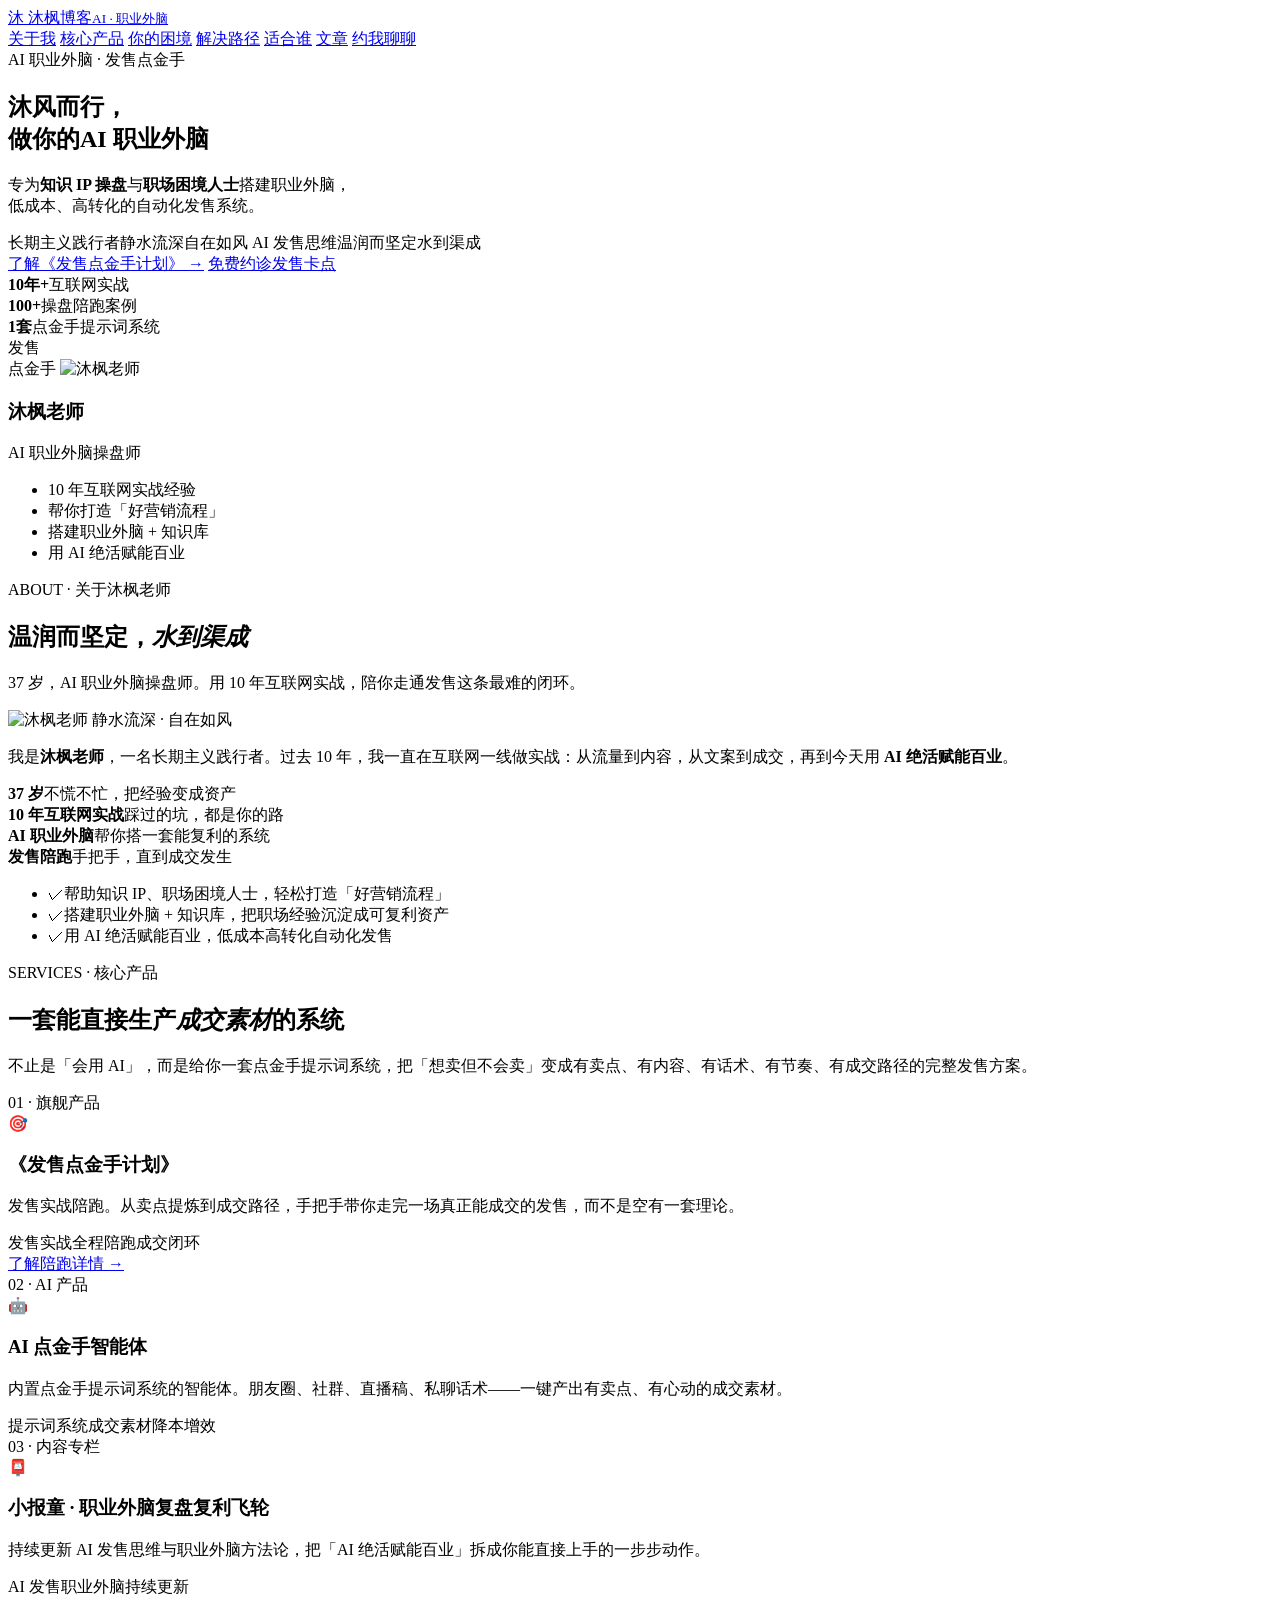
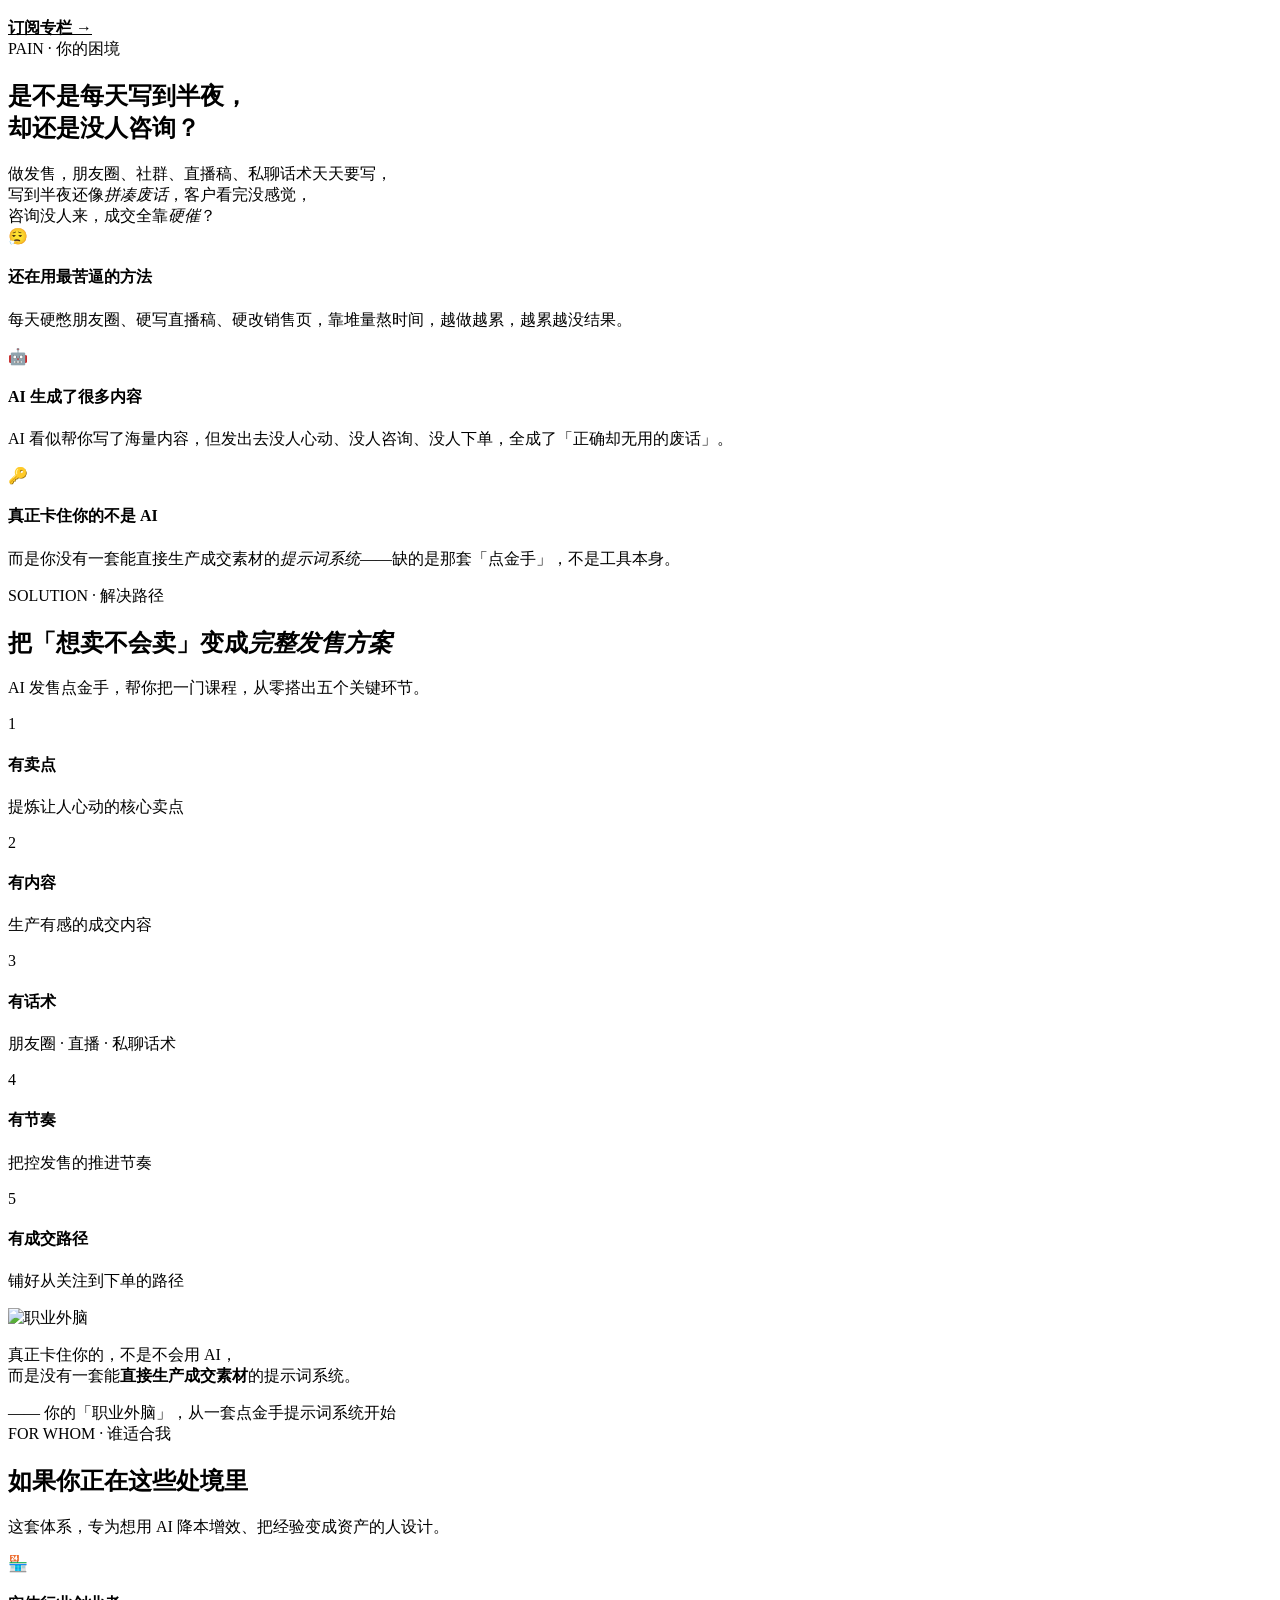
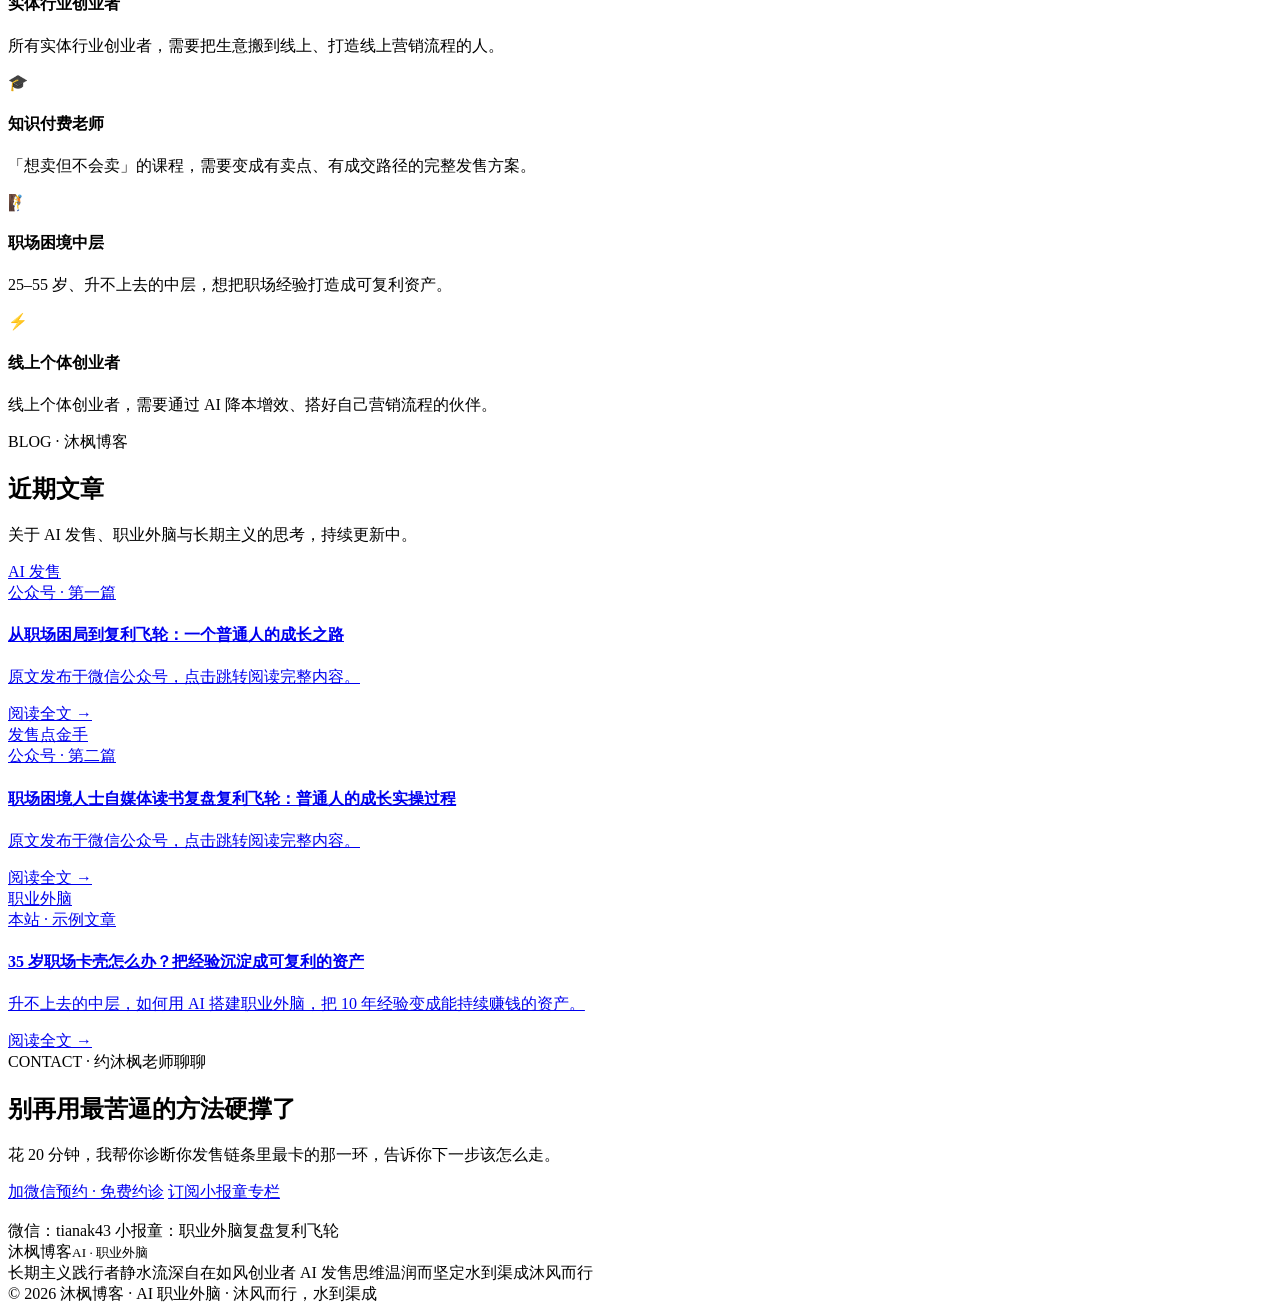
==== index.html @ 56f9bb20 "deploy mufeng-blog site" ====
<!DOCTYPE html>
<html lang="zh-CN">
<head>
<meta charset="UTF-8">
<meta name="viewport" content="width=device-width, initial-scale=1.0">
<title>沐枫博客 · AI职业外脑</title>
<meta name="description" content="沐枫老师 — AI职业外脑操盘师。专为知识IP操盘、职场困境人士搭建职业外脑，低成本高转化自动化发售系统。《发售点金手计划》发售实战陪跑。">
<meta name="keywords" content="沐枫博客,沐枫老师,AI职业外脑,AI发售,发售点金手,知识IP,AI智能体,发售陪跑,知识付费,小报童">
<meta property="og:title" content="沐枫博客 · AI职业外脑">
<meta property="og:description" content="AI职业外脑操盘师 · 专为知识IP与职场困境人士搭建低成本高转化的自动化发售系统">
<meta property="og:type" content="website">
<meta property="og:locale" content="zh_CN">
<!-- 百度站长验证码：备案上线后，把 content 换成百度站长平台给你的值 -->
<meta name="baidu-site-verification" content="codeva-替换为你的验证码">
<link rel="canonical" href="https://你的域名/">
<link rel="preconnect" href="https://fonts.googleapis.com">
<link rel="preconnect" href="https://fonts.gstatic.com" crossorigin>
<link href="https://fonts.googleapis.com/css2?family=Noto+Serif+SC:wght@500;600;700;900&family=Noto+Sans+SC:wght@300;400;500;700&display=swap" rel="stylesheet">
<link rel="stylesheet" href="style.css">
<script type="application/ld+json">
{
  "@context": "https://schema.org",
  "@type": "Person",
  "name": "沐枫老师",
  "alternateName": "沐枫 · AI职业外脑",
  "jobTitle": "AI职业外脑操盘师",
  "description": "专为知识IP操盘、职场困境人士搭建职业外脑，低成本高转化自动化发售系统。",
  "url": "https://你的域名/",
  "knowsAbout": ["AI发售", "发售点金手", "知识付费", "职业外脑", "AI智能体", "小报童"]
}
</script>
</head>
<body>

<!-- 导航 -->
<header id="header">
  <div class="wrap nav">
    <a class="brand" href="index.html">
      <span class="brand-mark">沐</span>
      <span class="brand-name">沐枫博客<small>AI · 职业外脑</small></span>
    </a>
    <nav class="nav-links" id="navLinks">
      <a href="#about">关于我</a>
      <a href="#products">核心产品</a>
      <a href="#pain">你的困境</a>
      <a href="#solution">解决路径</a>
      <a href="#audience">适合谁</a>
      <a href="#posts">文章</a>
      <a href="#contact" class="nav-cta">约我聊聊</a>
    </nav>
    <div class="nav-burger" id="burger" onclick="document.getElementById('navLinks').classList.toggle('open')">
      <span></span><span></span><span></span>
    </div>
  </div>
</header>

<!-- Hero -->
<section class="hero" id="top">
  <div class="wrap hero-grid">
    <div class="hero-text">
      <span class="hero-eyebrow">AI 职业外脑 · 发售点金手</span>
      <h1>沐风而行，<br>做你的<span class="name">AI 职业外脑</span></h1>
      <p class="sub">专为<b>知识 IP 操盘</b>与<b>职场困境人士</b>搭建职业外脑，<br>低成本、高转化的自动化发售系统。</p>
      <div class="hero-tags">
        <span>长期主义践行者</span><span>静水流深</span><span>自在如风</span>
        <span>AI 发售思维</span><span>温润而坚定</span><span>水到渠成</span>
      </div>
      <div class="hero-actions">
        <a href="#products" class="btn btn-primary">了解《发售点金手计划》 →</a>
        <a href="#contact" class="btn btn-ghost">免费约诊发售卡点</a>
      </div>
      <div class="hero-meta">
        <div class="m"><b>10年+</b><span>互联网实战</span></div>
        <div class="m"><b>100+</b><span>操盘陪跑案例</span></div>
        <div class="m"><b>1套</b><span>点金手提示词系统</span></div>
      </div>
    </div>
    <div class="hero-visual">
      <div class="hero-card">
        <span class="seal">发售<br>点金手</span>
        <img class="avatar" src="assets/avatar.jpg" alt="沐枫老师">
        <h3>沐枫老师</h3>
        <div class="role">AI 职业外脑操盘师</div>
        <div class="divider"></div>
        <ul>
          <li>10 年互联网实战经验</li>
          <li>帮你打造「好营销流程」</li>
          <li>搭建职业外脑 + 知识库</li>
          <li>用 AI 绝活赋能百业</li>
        </ul>
      </div>
    </div>
  </div>
</section>

<!-- 关于我 -->
<section class="about" id="about">
  <div class="wrap">
    <div class="sec-head reveal">
      <div class="sec-kicker">ABOUT · 关于沐枫老师</div>
      <h2 class="sec-title">温润而坚定，<em>水到渠成</em></h2>
      <p class="sec-desc">37 岁，AI 职业外脑操盘师。用 10 年互联网实战，陪你走通发售这条最难的闭环。</p>
    </div>
    <div class="about-grid">
      <div class="about-photo reveal">
        <img src="assets/avatar.jpg" alt="沐枫老师">
        <span class="caption">静水流深 · 自在如风</span>
      </div>
      <div class="about-body reveal">
        <p class="intro">我是<b>沐枫老师</b>，一名长期主义践行者。过去 10 年，我一直在互联网一线做实战：从流量到内容，从文案到成交，再到今天用 <b>AI 绝活赋能百业</b>。</p>
        <div class="about-facts">
          <div class="fact"><b>37 岁</b><span>不慌不忙，把经验变成资产</span></div>
          <div class="fact"><b>10 年互联网实战</b><span>踩过的坑，都是你的路</span></div>
          <div class="fact"><b>AI 职业外脑</b><span>帮你搭一套能复利的系统</span></div>
          <div class="fact"><b>发售陪跑</b><span>手把手，直到成交发生</span></div>
        </div>
        <ul class="about-points">
          <li><span class="tick">✓</span>帮助知识 IP、职场困境人士，轻松打造「好营销流程」</li>
          <li><span class="tick">✓</span>搭建职业外脑 + 知识库，把职场经验沉淀成可复利资产</li>
          <li><span class="tick">✓</span>用 AI 绝活赋能百业，低成本高转化自动化发售</li>
        </ul>
      </div>
    </div>
  </div>
</section>

<!-- 核心产品 -->
<section class="products" id="products">
  <div class="wrap">
    <div class="sec-head reveal">
      <div class="sec-kicker">SERVICES · 核心产品</div>
      <h2 class="sec-title">一套能直接生产<em>成交素材</em>的系统</h2>
      <p class="sec-desc">不止是「会用 AI」，而是给你一套点金手提示词系统，把「想卖但不会卖」变成有卖点、有内容、有话术、有节奏、有成交路径的完整发售方案。</p>
    </div>
    <div class="cards">
      <div class="card featured reveal">
        <span class="num">01 · 旗舰产品</span>
        <div class="icon">🎯</div>
        <h3>《发售点金手计划》</h3>
        <p>发售实战陪跑。从卖点提炼到成交路径，手把手带你走完一场真正能成交的发售，而不是空有一套理论。</p>
        <div class="tag-row"><span>发售实战</span><span>全程陪跑</span><span>成交闭环</span></div>
        <a href="#contact" class="btn-line">了解陪跑详情 →</a>
      </div>
      <div class="card reveal">
        <span class="num">02 · AI 产品</span>
        <div class="icon">🤖</div>
        <h3>AI 点金手智能体</h3>
        <p>内置点金手提示词系统的智能体。朋友圈、社群、直播稿、私聊话术——一键产出有卖点、有心动的成交素材。</p>
        <div class="tag-row"><span>提示词系统</span><span>成交素材</span><span>降本增效</span></div>
      </div>
      <div class="card reveal">
        <span class="num">03 · 内容专栏</span>
        <div class="icon">📮</div>
        <h3>小报童 · 职业外脑复盘复利飞轮</h3>
        <p>持续更新 AI 发售思维与职业外脑方法论，把「AI 绝活赋能百业」拆成你能直接上手的一步步动作。</p>
        <div class="tag-row"><span>AI 发售</span><span>职业外脑</span><span>持续更新</span></div>
        <a href="https://xiaobot.net/p/1968532?refer=0e32756f-9536-4839-a35a-4283cbd5a959" target="_blank" rel="noopener" class="btn-line" style="color:var(--brand);font-weight:600;margin-top:20px;display:inline-flex;align-items:center;gap:6px;">订阅专栏 →</a>
      </div>
    </div>
  </div>
</section>

<!-- 痛点 -->
<section class="pain" id="pain">
  <div class="wrap">
    <div class="sec-head reveal">
      <div class="sec-kicker">PAIN · 你的困境</div>
      <h2 class="sec-title">是不是每天写到半夜，<br>却还是没人咨询？</h2>
    </div>
    <div class="pain-quote reveal">
      做发售，朋友圈、社群、直播稿、私聊话术天天要写，<br>写到半夜还像<em>拼凑废话</em>，客户看完没感觉，<br>咨询没人来，成交全靠<em>硬催</em>？
    </div>
    <div class="pain-grid">
      <div class="pain-card reveal">
        <div class="ph">😮‍💨</div>
        <h4>还在用最苦逼的方法</h4>
        <p>每天硬憋朋友圈、硬写直播稿、硬改销售页，靠堆量熬时间，越做越累，越累越没结果。</p>
      </div>
      <div class="pain-card reveal">
        <div class="ph">🤖</div>
        <h4>AI 生成了很多内容</h4>
        <p>AI 看似帮你写了海量内容，但发出去没人心动、没人咨询、没人下单，全成了「正确却无用的废话」。</p>
      </div>
      <div class="pain-card reveal">
        <div class="ph">🔑</div>
        <h4>真正卡住你的不是 AI</h4>
        <p>而是你没有一套能直接生产成交素材的<em>提示词系统</em>——缺的是那套「点金手」，不是工具本身。</p>
      </div>
    </div>
  </div>
</section>

<!-- 解决路径 -->
<section class="solution" id="solution">
  <div class="wrap">
    <div class="sec-head reveal">
      <div class="sec-kicker">SOLUTION · 解决路径</div>
      <h2 class="sec-title">把「想卖不会卖」变成<em>完整发售方案</em></h2>
      <p class="sec-desc">AI 发售点金手，帮你把一门课程，从零搭出五个关键环节。</p>
    </div>
    <div class="steps">
      <div class="step reveal"><div class="dot">1</div><h4>有卖点</h4><p>提炼让人心动的核心卖点</p></div>
      <div class="step reveal"><div class="dot">2</div><h4>有内容</h4><p>生产有感的成交内容</p></div>
      <div class="step reveal"><div class="dot">3</div><h4>有话术</h4><p>朋友圈 · 直播 · 私聊话术</p></div>
      <div class="step reveal"><div class="dot">4</div><h4>有节奏</h4><p>把控发售的推进节奏</p></div>
      <div class="step reveal"><div class="dot">5</div><h4>有成交路径</h4><p>铺好从关注到下单的路径</p></div>
    </div>
    <div class="solution-banner reveal">
      <img src="assets/waonao.jpg" alt="职业外脑" class="sb-img">
      <div class="sb-text">
        <p>真正卡住你的，不是不会用 AI，<br>而是没有一套能<b>直接生产成交素材</b>的提示词系统。</p>
        <span class="sb-tag">—— 你的「职业外脑」，从一套点金手提示词系统开始</span>
      </div>
    </div>
  </div>
</section>

<!-- 目标用户 -->
<section class="audience" id="audience">
  <div class="wrap">
    <div class="sec-head reveal">
      <div class="sec-kicker">FOR WHOM · 谁适合我</div>
      <h2 class="sec-title">如果你正在这些处境里</h2>
      <p class="sec-desc">这套体系，专为想用 AI 降本增效、把经验变成资产的人设计。</p>
    </div>
    <div class="aud-grid">
      <div class="aud reveal">
        <div class="emoji">🏪</div>
        <h4>实体行业创业者</h4>
        <p>所有实体行业创业者，需要把生意搬到线上、打造线上营销流程的人。</p>
      </div>
      <div class="aud reveal">
        <div class="emoji">🎓</div>
        <h4>知识付费老师</h4>
        <p>「想卖但不会卖」的课程，需要变成有卖点、有成交路径的完整发售方案。</p>
      </div>
      <div class="aud reveal">
        <div class="emoji">🧗</div>
        <h4>职场困境中层</h4>
        <p>25–55 岁、升不上去的中层，想把职场经验打造成可复利资产。</p>
      </div>
      <div class="aud reveal">
        <div class="emoji">⚡</div>
        <h4>线上个体创业者</h4>
        <p>线上个体创业者，需要通过 AI 降本增效、搭好自己营销流程的伙伴。</p>
      </div>
    </div>
  </div>
</section>

<!-- 文章 -->
<section class="posts" id="posts">
  <div class="wrap">
    <div class="sec-head reveal">
      <div class="sec-kicker">BLOG · 沐枫博客</div>
      <h2 class="sec-title">近期文章</h2>
      <p class="sec-desc">关于 AI 发售、职业外脑与长期主义的思考，持续更新中。</p>
    </div>
    <div class="post-grid">
      <a class="post reveal" href="https://mp.weixin.qq.com/s/91KeBuyKSpL8HPCSSfm9bg" target="_blank" rel="noopener">
        <div class="thumb t1">AI 发售</div>
        <div class="body">
          <span class="cat">公众号 · 第一篇</span>
          <h4>从职场困局到复利飞轮：一个普通人的成长之路</h4>
          <p>原文发布于微信公众号，点击跳转阅读完整内容。</p>
          <span class="more">阅读全文 →</span>
        </div>
      </a>
      <a class="post reveal" href="https://mp.weixin.qq.com/s/O3Hm-zop1naB8JF4Yb3E1g" target="_blank" rel="noopener">
        <div class="thumb t2">发售点金手</div>
        <div class="body">
          <span class="cat">公众号 · 第二篇</span>
          <h4>职场困境人士自媒体读书复盘复利飞轮：普通人的成长实操过程</h4>
          <p>原文发布于微信公众号，点击跳转阅读完整内容。</p>
          <span class="more">阅读全文 →</span>
        </div>
      </a>
      <a class="post reveal" href="article.html?id=demo">
        <div class="thumb t3">职业外脑</div>
        <div class="body">
          <span class="cat">本站 · 示例文章</span>
          <h4>35 岁职场卡壳怎么办？把经验沉淀成可复利的资产</h4>
          <p>升不上去的中层，如何用 AI 搭建职业外脑，把 10 年经验变成能持续赚钱的资产。</p>
          <span class="more">阅读全文 →</span>
        </div>
      </a>
    </div>
  </div>
</section>

<!-- CTA -->
<section class="cta" id="contact">
  <div class="wrap">
    <div class="reveal">
      <div class="sec-kicker" style="color:var(--gold-soft)">CONTACT · 约沐枫老师聊聊</div>
      <h2 class="sec-title">别再用最苦逼的方法硬撑了</h2>
      <p>花 20 分钟，我帮你诊断你发售链条里最卡的那一环，告诉你下一步该怎么走。</p>
      <div class="cta-links">
        <a class="btn btn-primary" href="https://mp.weixin.qq.com/s/91KeBuyKSpL8HPCSSfm9bg" target="_blank" rel="noopener">加微信预约 · 免费约诊</a>
        <a class="btn btn-ghost" href="https://xiaobot.net/p/1968532?refer=0e32756f-9536-4839-a35a-4283cbd5a959" target="_blank" rel="noopener">订阅小报童专栏</a>
      </div>
      <div class="cta-links" style="margin-top:18px">
        <span class="cta-chip">微信：tianak43</span>
        <span class="cta-chip">小报童：职业外脑复盘复利飞轮</span>
      </div>
    </div>
  </div>
</section>

<!-- 页脚 -->
<footer>
  <div class="wrap">
    <div class="foot-grid">
      <div class="foot-brand">沐枫博客<small>AI · 职业外脑</small></div>
      <div class="foot-tags">
        <span>长期主义践行者</span><span>静水流深</span><span>自在如风</span><span>创业者</span>
        <span>AI 发售思维</span><span>温润而坚定</span><span>水到渠成</span><span>沐风而行</span>
      </div>
    </div>
    <div class="foot-bottom">
      © 2026 沐枫博客 · AI 职业外脑 · 沐风而行，水到渠成
    </div>
  </div>
</footer>

<script>
  const header = document.getElementById('header');
  const onScroll = () => header.classList.toggle('scrolled', window.scrollY > 20);
  window.addEventListener('scroll', onScroll, { passive: true });
  onScroll();

  document.querySelectorAll('.nav-links a').forEach(a => {
    a.addEventListener('click', () => document.getElementById('navLinks').classList.remove('open'));
  });

  const io = new IntersectionObserver((entries) => {
    entries.forEach(e => {
      if (e.isIntersecting) { e.target.classList.add('in'); io.unobserve(e.target); }
    });
  }, { threshold: 0.12 });
  document.querySelectorAll('.reveal').forEach(el => io.observe(el));
</script>

</body>
</html>
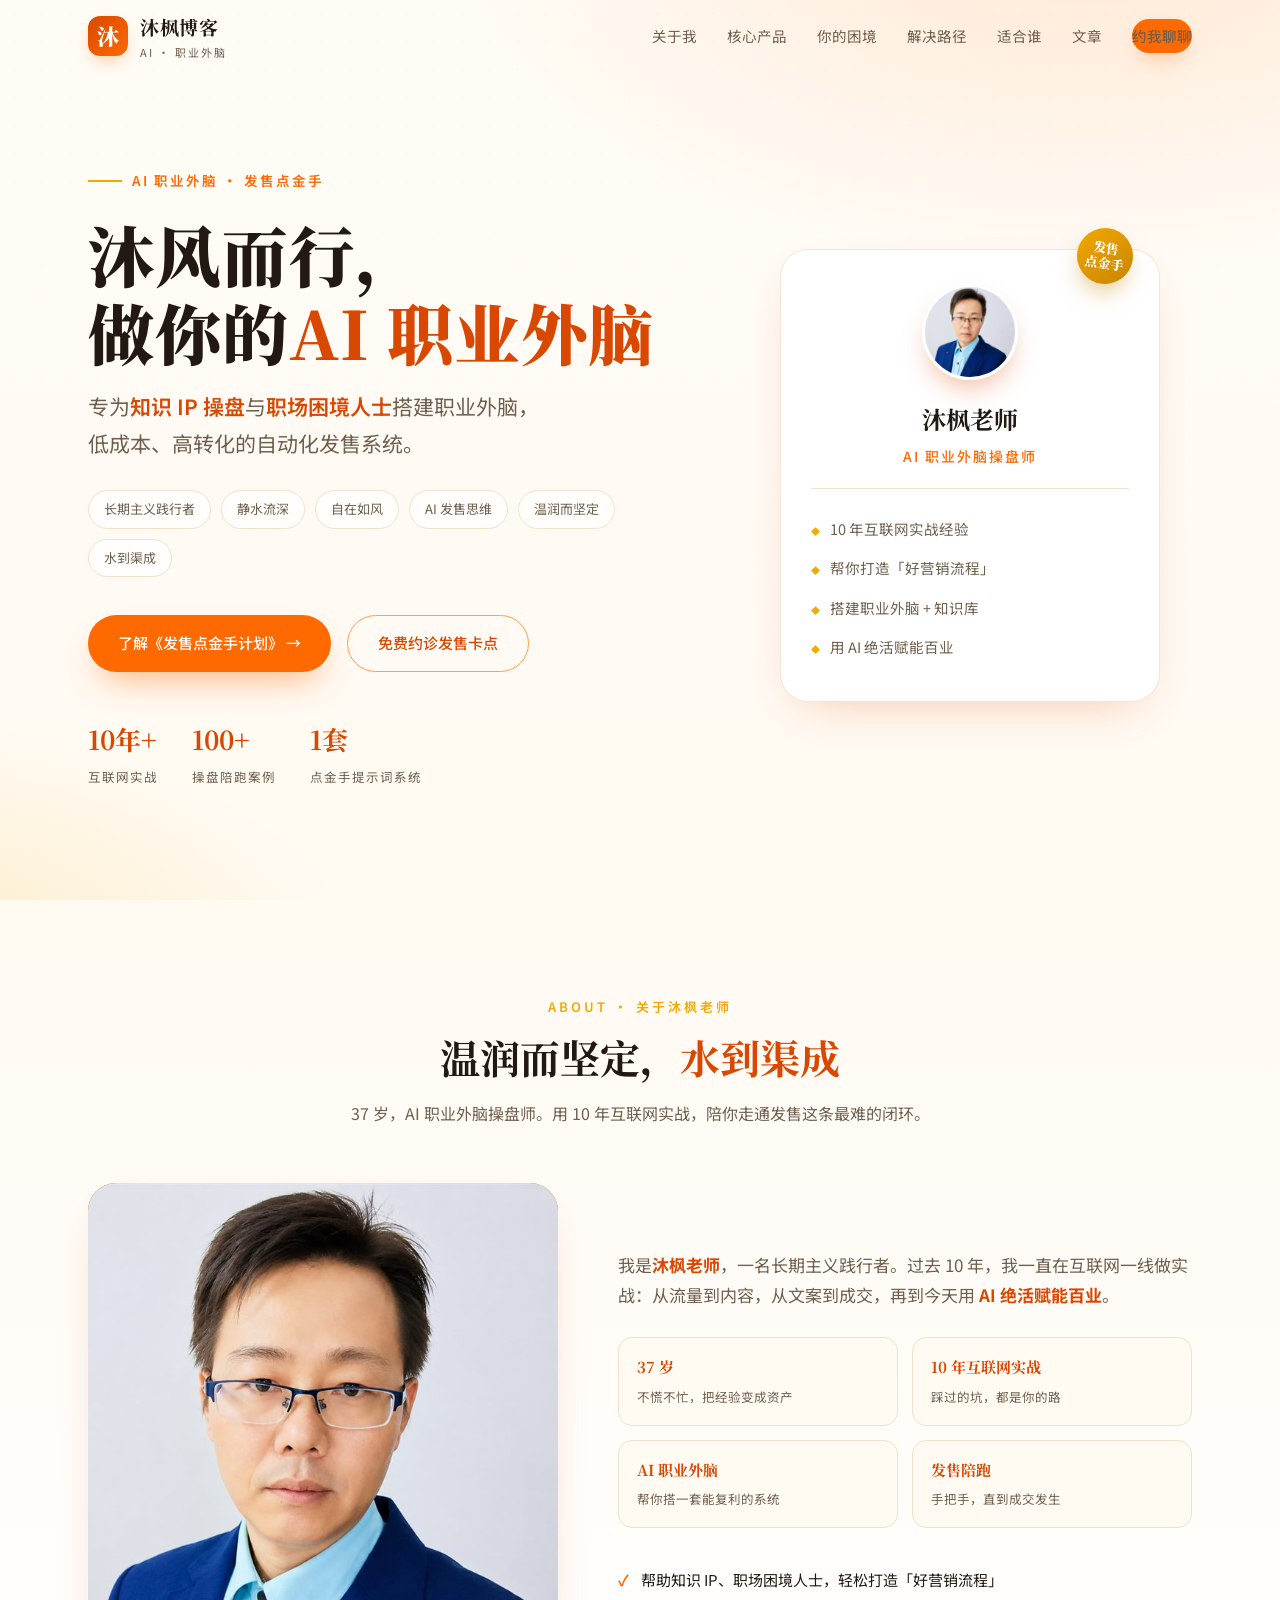
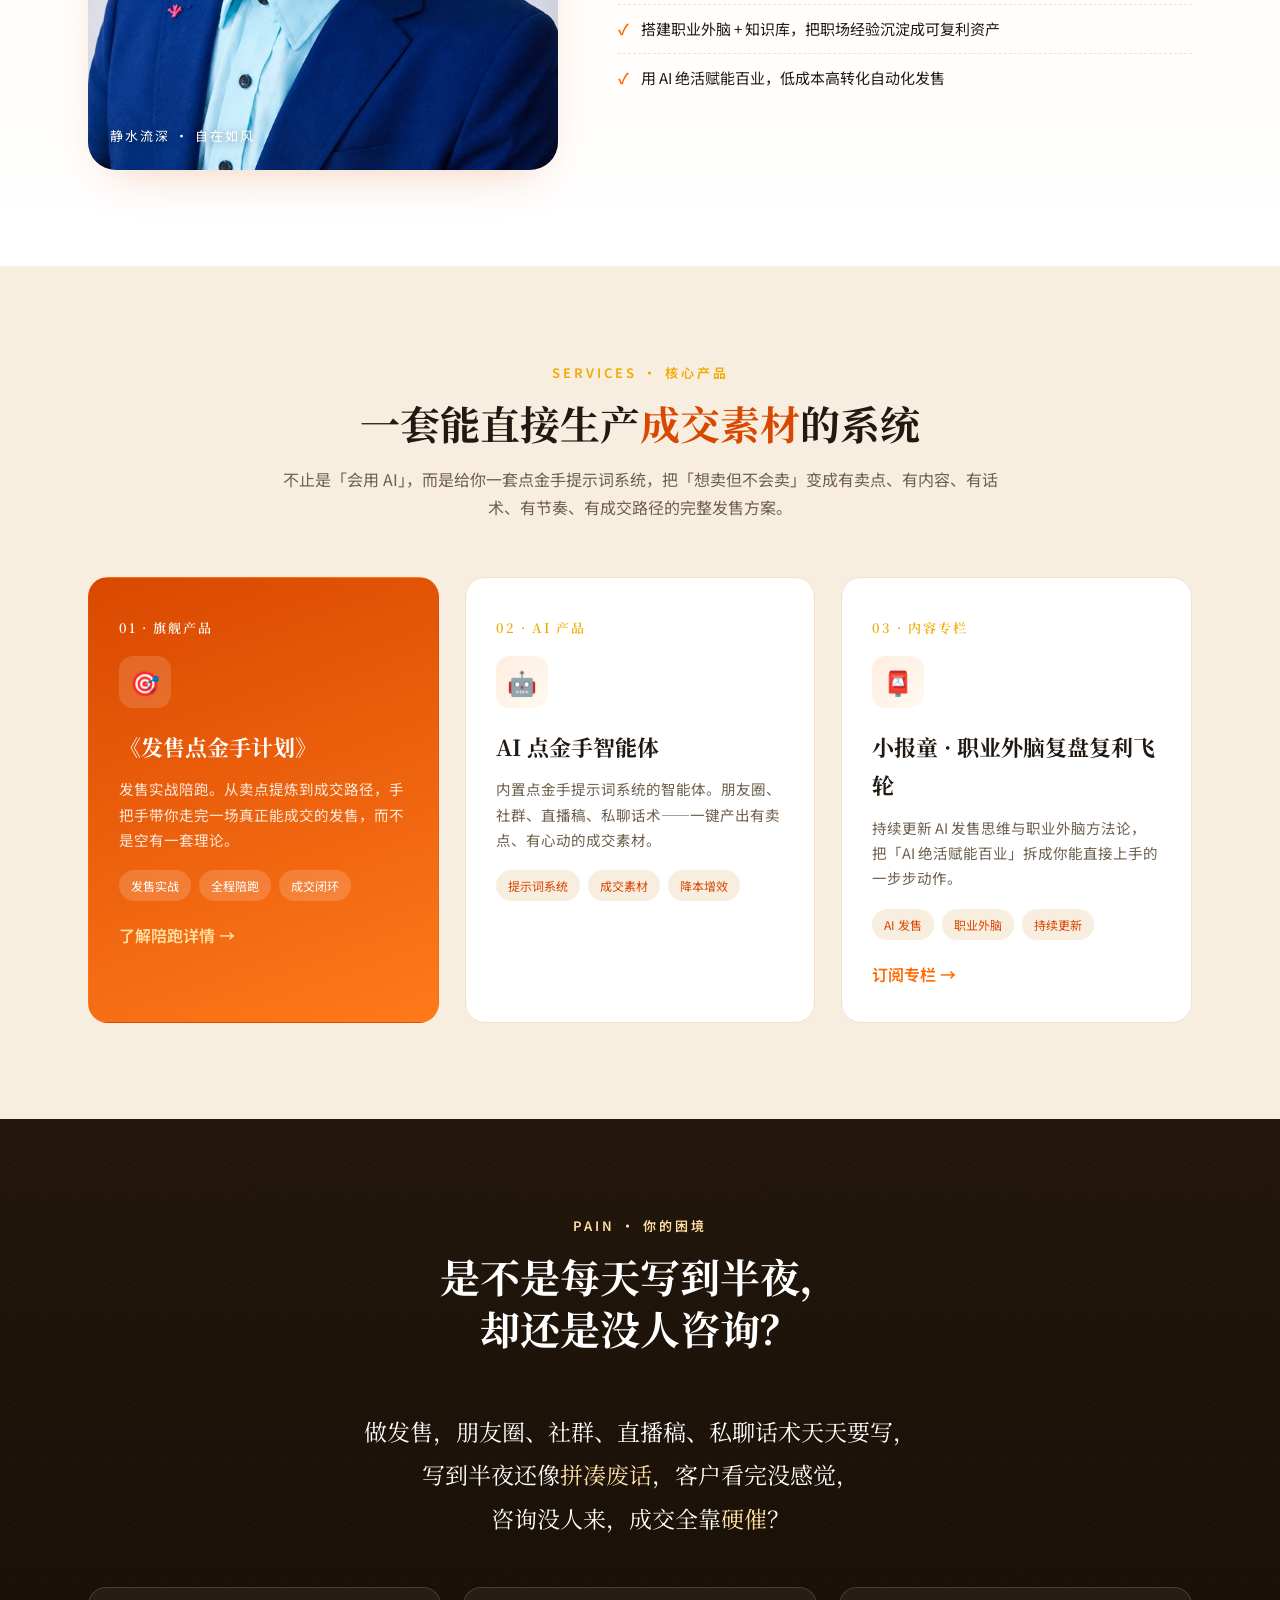
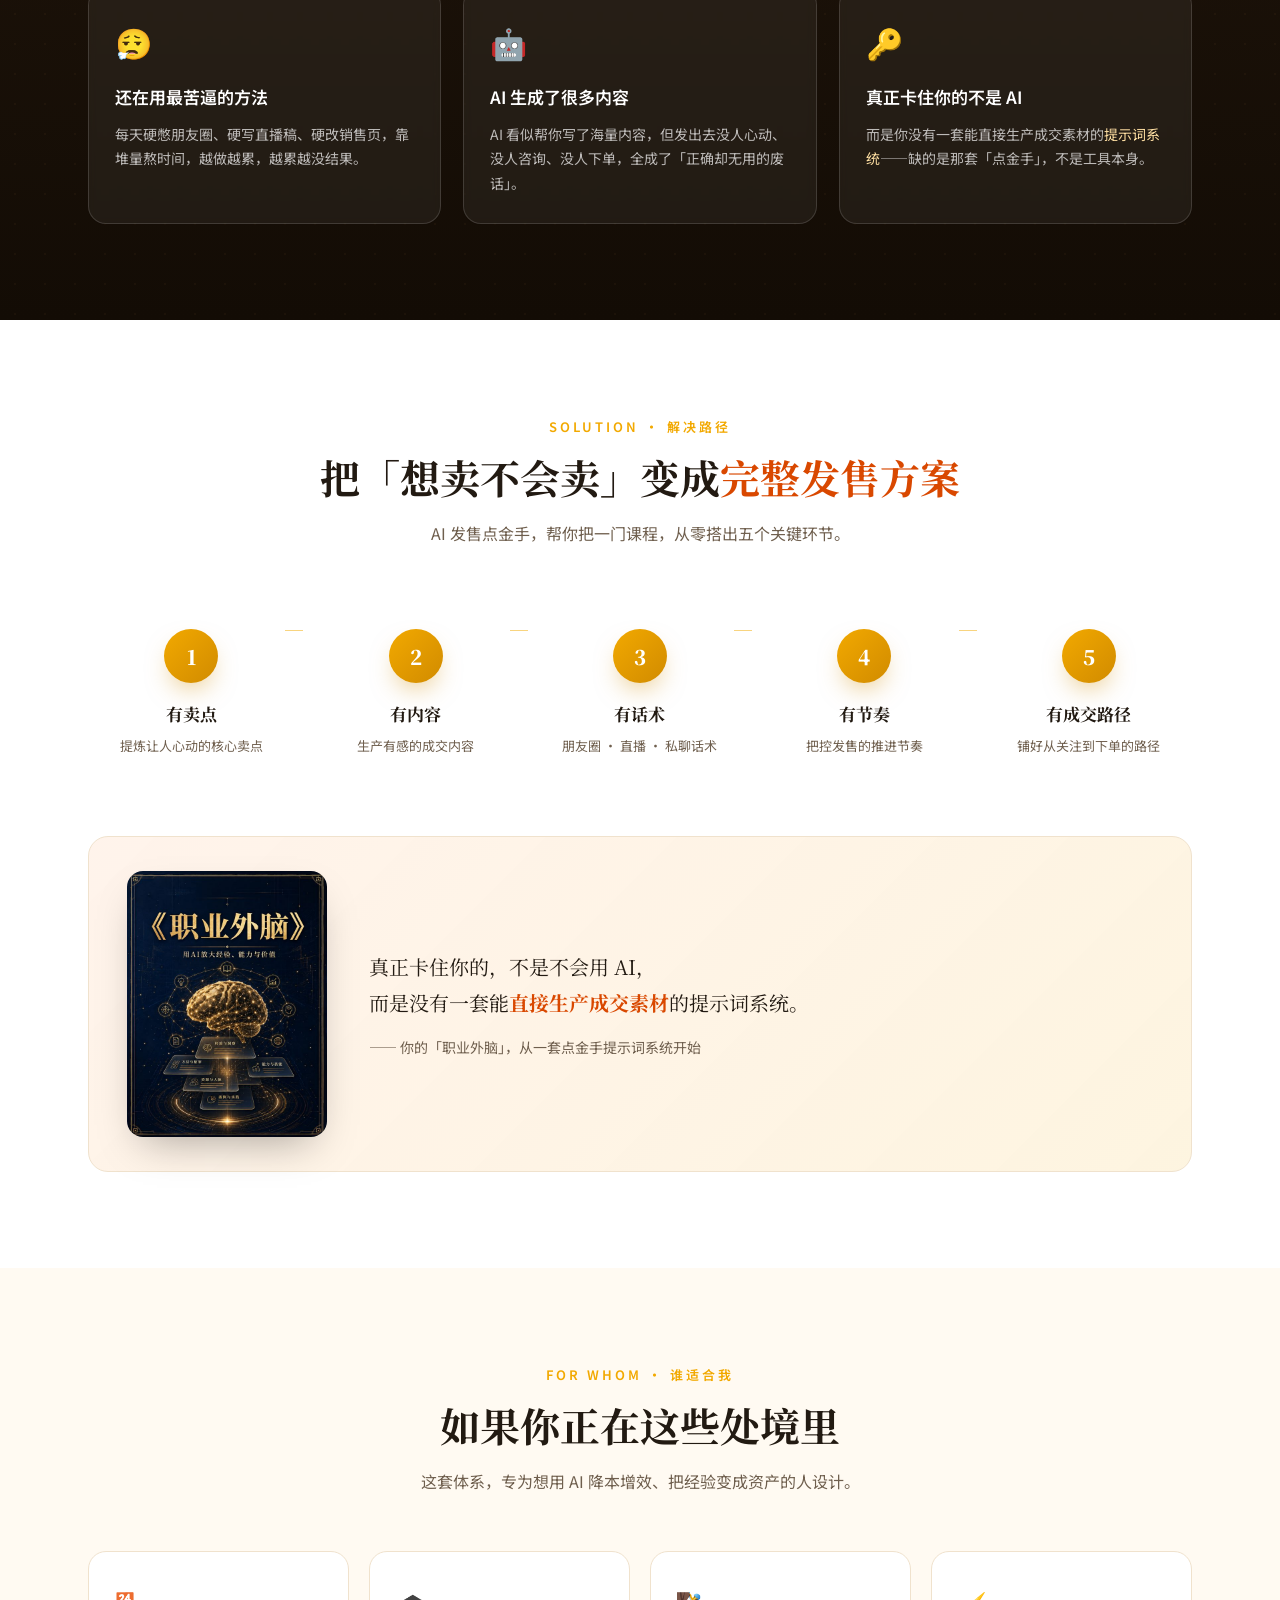
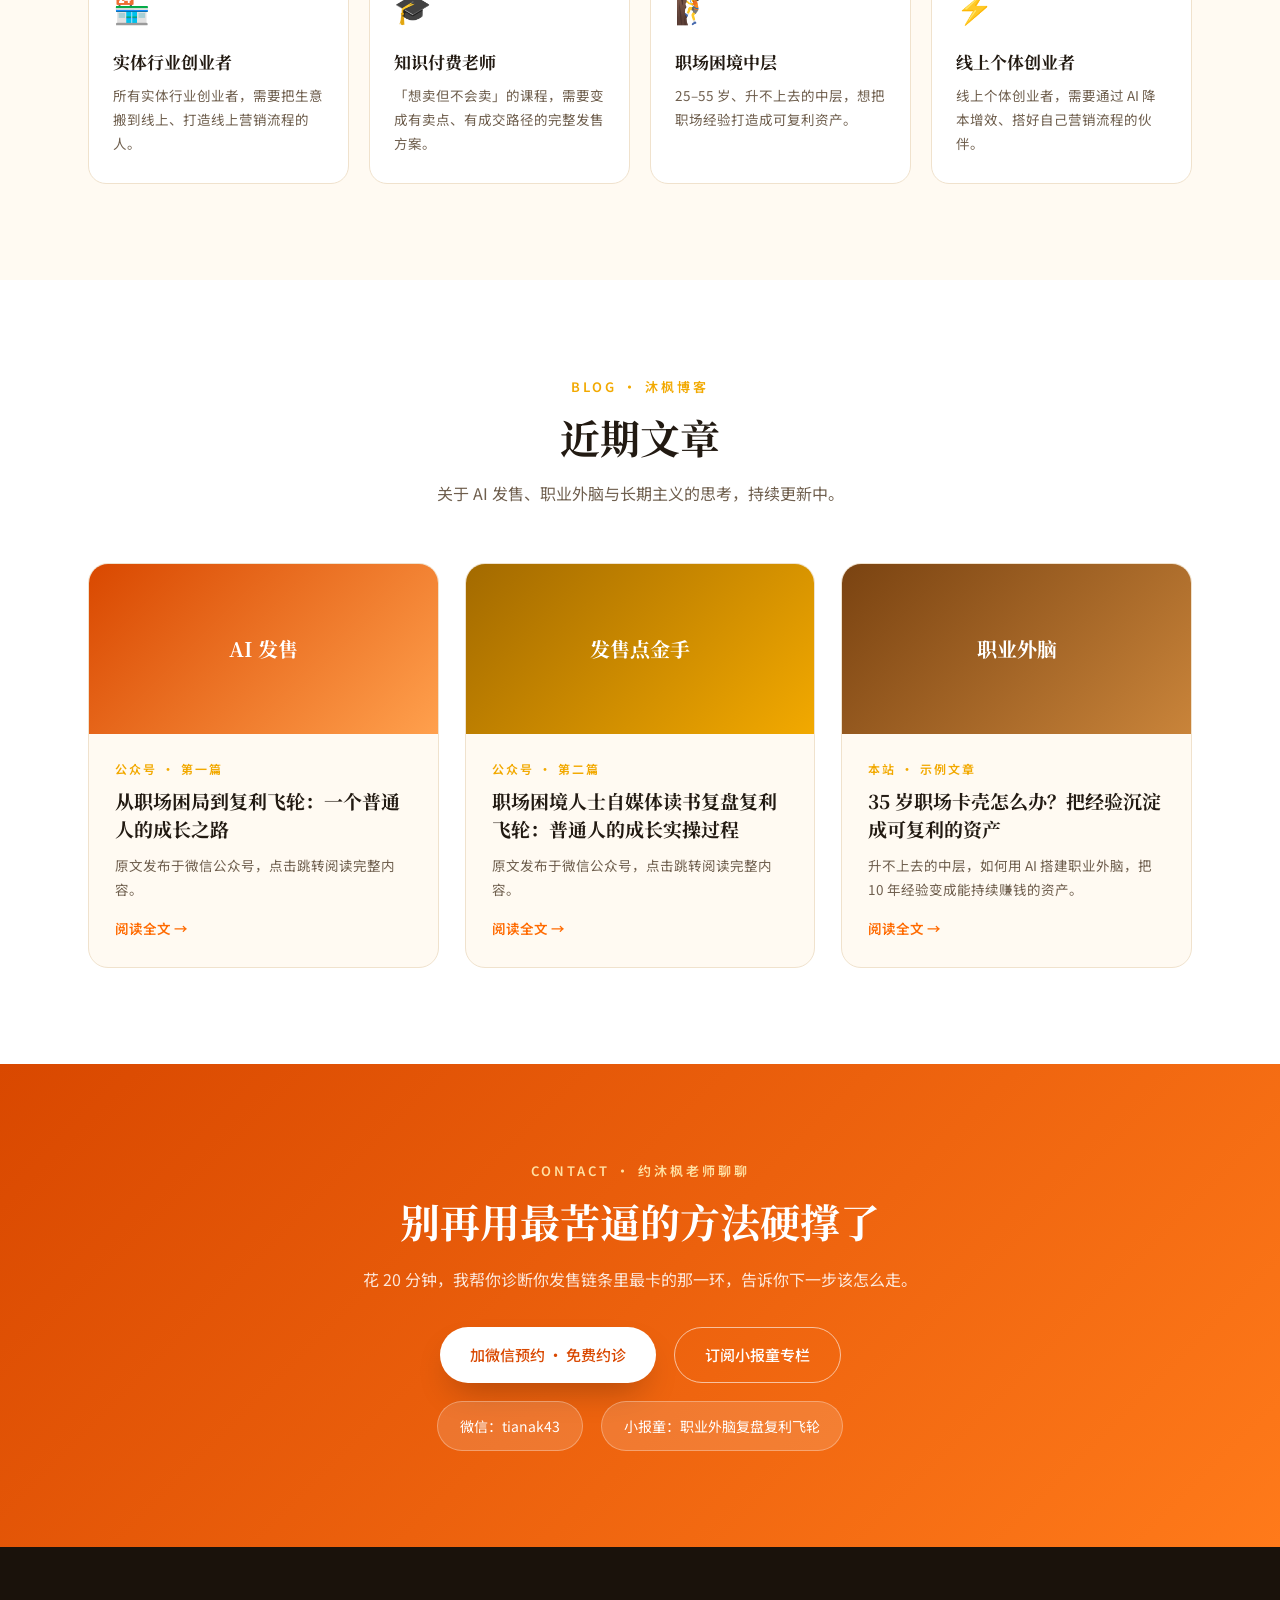
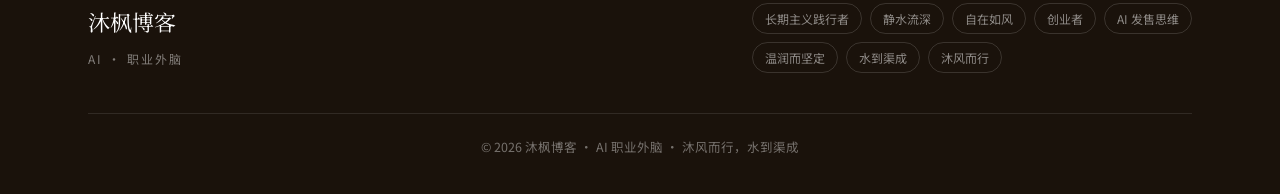
==== commit ed65e0a4: "update index.html seo" ====
--- a/index.html
+++ b/index.html
@@ -12,7 +12,7 @@
 <meta property="og:locale" content="zh_CN">
 <!-- 百度站长验证码：备案上线后，把 content 换成百度站长平台给你的值 -->
 <meta name="baidu-site-verification" content="codeva-替换为你的验证码">
-<link rel="canonical" href="https://你的域名/">
+<link rel="canonical" href="https://tian1968532-code.github.io/mufeng-blog/">
 <link rel="preconnect" href="https://fonts.googleapis.com">
 <link rel="preconnect" href="https://fonts.gstatic.com" crossorigin>
 <link href="https://fonts.googleapis.com/css2?family=Noto+Serif+SC:wght@500;600;700;900&family=Noto+Sans+SC:wght@300;400;500;700&display=swap" rel="stylesheet">
@@ -25,7 +25,7 @@
   "alternateName": "沐枫 · AI职业外脑",
   "jobTitle": "AI职业外脑操盘师",
   "description": "专为知识IP操盘、职场困境人士搭建职业外脑，低成本高转化自动化发售系统。",
-  "url": "https://你的域名/",
+  "url": "https://tian1968532-code.github.io/mufeng-blog/",
   "knowsAbout": ["AI发售", "发售点金手", "知识付费", "职业外脑", "AI智能体", "小报童"]
 }
 </script>
--- a/style.css
+++ b/style.css
@@ -0,0 +1,416 @@
+/* ============================================================
+   沐枫博客 · AI 职业外脑
+   成交学 · 暖橙配色主题
+   ============================================================ */
+:root {
+  --ink: #221a12;            /* 主文字 暖墨 */
+  --ink-soft: #6f5f4e;       /* 次级文字 */
+  --paper: #fffaf2;          /* 暖纸底 */
+  --paper-2: #f8eee0;        /* 深一档暖底 */
+  --card: #ffffff;
+  --brand: #ff6a00;          /* 主橙 */
+  --brand-deep: #d94800;     /* 深橙红 */
+  --brand-soft: #ffa04d;     /* 浅橙 */
+  --gold: #f2a900;           /* 金色 */
+  --gold-soft: #ffe0a3;      /* 浅金 */
+  --line: #f0e2cd;
+  --shadow: 0 18px 50px -22px rgba(217, 72, 0, .32);
+  --radius: 20px;
+  --maxw: 1160px;
+  --serif: "Noto Serif SC", "Songti SC", "STSong", "SimSun", Georgia, serif;
+  --sans: "Noto Sans SC", -apple-system, BlinkMacSystemFont, "PingFang SC", "Hiragino Sans GB", "Microsoft YaHei", "Segoe UI", Roboto, sans-serif;
+}
+
+* { margin: 0; padding: 0; box-sizing: border-box; }
+html { scroll-behavior: smooth; -webkit-text-size-adjust: 100%; }
+body {
+  font-family: var(--sans);
+  color: var(--ink);
+  background: var(--paper);
+  line-height: 1.75;
+  font-weight: 400;
+  overflow-x: hidden;
+}
+a { color: inherit; text-decoration: none; }
+img { max-width: 100%; display: block; }
+::selection { background: rgba(255, 106, 0, .18); }
+
+.wrap { max-width: var(--maxw); margin: 0 auto; padding: 0 28px; }
+section { padding: 96px 0; position: relative; }
+
+/* ===== 顶部导航 ===== */
+header {
+  position: fixed; top: 0; left: 0; right: 0; z-index: 100;
+  transition: background .35s ease, box-shadow .35s ease, border-color .35s ease;
+  border-bottom: 1px solid transparent;
+}
+header.scrolled {
+  background: rgba(255, 250, 242, .88);
+  backdrop-filter: blur(14px);
+  -webkit-backdrop-filter: blur(14px);
+  border-bottom-color: var(--line);
+}
+.nav { display: flex; align-items: center; justify-content: space-between; height: 72px; }
+.brand { display: flex; align-items: center; gap: 12px; }
+.brand-mark {
+  width: 40px; height: 40px; border-radius: 12px;
+  background: linear-gradient(135deg, var(--brand-deep), var(--brand));
+  color: #fff; display: grid; place-items: center;
+  font-family: var(--serif); font-weight: 900; font-size: 22px;
+  box-shadow: 0 8px 20px -8px rgba(255, 106, 0, .6);
+}
+.brand-name { font-family: var(--serif); font-weight: 700; font-size: 19px; letter-spacing: .5px; }
+.brand-name small { display: block; font-family: var(--sans); font-weight: 400; font-size: 11px; color: var(--ink-soft); letter-spacing: 2px; }
+.nav-links { display: flex; gap: 30px; align-items: center; }
+.nav-links a { font-size: 14.5px; color: var(--ink-soft); position: relative; padding: 4px 0; transition: color .2s; }
+.nav-links a::after {
+  content: ""; position: absolute; left: 0; bottom: -2px; width: 0; height: 2px;
+  background: var(--brand); border-radius: 2px; transition: width .25s ease;
+}
+.nav-links a:hover { color: var(--brand-deep); }
+.nav-links a:hover::after { width: 100%; }
+.nav-cta {
+  background: var(--brand); color: #fff; padding: 9px 20px; border-radius: 999px;
+  font-size: 14px; font-weight: 500; transition: background .25s, transform .25s;
+  box-shadow: 0 10px 24px -10px rgba(255, 106, 0, .6);
+}
+.nav-cta:hover { background: var(--brand-deep); transform: translateY(-1px); }
+.nav-burger { display: none; flex-direction: column; gap: 5px; cursor: pointer; padding: 6px; }
+.nav-burger span { width: 24px; height: 2px; background: var(--ink); border-radius: 2px; transition: .3s; }
+
+/* ===== Hero ===== */
+.hero {
+  min-height: 100vh; display: flex; align-items: center;
+  background:
+    radial-gradient(1100px 600px at 85% -10%, rgba(255, 106, 0, .14), transparent 60%),
+    radial-gradient(900px 500px at -10% 110%, rgba(242, 169, 0, .20), transparent 55%),
+    linear-gradient(180deg, #fffcf6 0%, var(--paper) 100%);
+  padding: 140px 0 90px;
+  overflow: hidden;
+}
+.hero::before {
+  content: ""; position: absolute; inset: 0; pointer-events: none; opacity: .5;
+  background-image: radial-gradient(rgba(217, 72, 0, .05) 1px, transparent 1px);
+  background-size: 28px 28px;
+  mask-image: linear-gradient(180deg, #000 0%, transparent 80%);
+}
+.hero-grid { display: grid; grid-template-columns: 1.15fr .85fr; gap: 60px; align-items: center; position: relative; }
+.hero-eyebrow {
+  display: inline-flex; align-items: center; gap: 10px;
+  font-size: 13.5px; letter-spacing: 2px; color: var(--brand);
+  font-weight: 600; margin-bottom: 22px;
+}
+.hero-eyebrow::before { content: ""; width: 34px; height: 2px; background: var(--gold); }
+.hero h1 { font-family: var(--serif); font-size: clamp(42px, 6vw, 66px); font-weight: 900; line-height: 1.18; letter-spacing: 1px; }
+.hero h1 .name { color: var(--brand-deep); }
+.hero .sub { margin-top: 18px; font-size: clamp(17px, 2.2vw, 21px); color: var(--ink-soft); font-weight: 400; max-width: 560px; }
+.hero .sub b { color: var(--brand-deep); font-weight: 600; }
+.hero-tags { display: flex; flex-wrap: wrap; gap: 10px; margin-top: 28px; }
+.hero-tags span {
+  font-size: 13px; padding: 7px 15px; border-radius: 999px;
+  border: 1px solid var(--line); background: rgba(255,255,255,.7);
+  color: var(--ink-soft); transition: .25s;
+}
+.hero-tags span:hover { border-color: var(--brand-soft); color: var(--brand-deep); transform: translateY(-2px); }
+.hero-actions { display: flex; gap: 16px; margin-top: 38px; flex-wrap: wrap; }
+.btn { display: inline-flex; align-items: center; gap: 8px; padding: 14px 30px; border-radius: 999px; font-size: 15px; font-weight: 500; transition: .25s; cursor: pointer; }
+.btn-primary { background: var(--brand); color: #fff; box-shadow: 0 16px 34px -12px rgba(255, 106, 0, .55); }
+.btn-primary:hover { background: var(--brand-deep); transform: translateY(-2px); }
+.btn-ghost { background: transparent; color: var(--brand-deep); border: 1.5px solid var(--brand-soft); }
+.btn-ghost:hover { background: rgba(255, 106, 0, .07); transform: translateY(-2px); }
+.hero-meta { display: flex; gap: 34px; margin-top: 44px; flex-wrap: wrap; }
+.hero-meta .m b { display: block; font-family: var(--serif); font-size: 26px; color: var(--brand-deep); }
+.hero-meta .m span { font-size: 12.5px; color: var(--ink-soft); letter-spacing: 1px; }
+
+.hero-visual { position: relative; display: flex; justify-content: center; }
+.hero-card {
+  width: 100%; max-width: 380px; background: var(--card);
+  border-radius: 28px; padding: 34px 30px;
+  box-shadow: var(--shadow); border: 1px solid rgba(240, 226, 205, .8);
+  position: relative;
+}
+.hero-card .seal {
+  position: absolute; top: -22px; right: 26px; width: 56px; height: 56px;
+  background: linear-gradient(135deg, var(--gold), #c88400); color: #fff;
+  border-radius: 50%; display: grid; place-items: center; font-family: var(--serif);
+  font-weight: 900; font-size: 13px; line-height: 1.15; text-align: center;
+  box-shadow: 0 12px 26px -8px rgba(200, 132, 0, .6); transform: rotate(8deg);
+}
+.hero-card .avatar {
+  width: 96px; height: 96px; border-radius: 50%; margin: 0 auto 18px;
+  object-fit: cover; display: block;
+  box-shadow: 0 14px 30px -10px rgba(217, 72, 0, .45);
+  border: 3px solid #fff;
+}
+.hero-card h3 { text-align: center; font-family: var(--serif); font-size: 24px; }
+.hero-card .role { text-align: center; color: var(--brand); font-size: 14px; letter-spacing: 2px; margin-top: 4px; font-weight: 500; }
+.hero-card .divider { height: 1px; background: var(--line); margin: 20px 0; }
+.hero-card ul { list-style: none; }
+.hero-card li { display: flex; gap: 10px; font-size: 14.5px; color: var(--ink-soft); padding: 7px 0; align-items: flex-start; }
+.hero-card li::before { content: "◆"; color: var(--gold); font-size: 9px; margin-top: 8px; }
+
+/* ===== 通用节标题 ===== */
+.sec-head { max-width: 720px; margin: 0 auto 56px; text-align: center; }
+.sec-kicker { font-size: 13px; letter-spacing: 3px; color: var(--gold); font-weight: 600; }
+.sec-title { font-family: var(--serif); font-size: clamp(28px, 4vw, 40px); font-weight: 700; margin-top: 12px; line-height: 1.3; }
+.sec-title em { font-style: normal; color: var(--brand-deep); }
+.sec-desc { margin-top: 16px; color: var(--ink-soft); font-size: 16px; }
+
+/* ===== 关于 ===== */
+.about { background: linear-gradient(180deg, var(--paper) 0%, #fff 100%); }
+.about-grid { display: grid; grid-template-columns: .9fr 1.1fr; gap: 60px; align-items: center; }
+.about-photo {
+  position: relative; border-radius: 28px; overflow: hidden; aspect-ratio: 4/5;
+  background: linear-gradient(160deg, var(--brand-deep), var(--brand-soft));
+  display: grid; place-items: center; box-shadow: var(--shadow);
+}
+.about-photo img { position: absolute; inset: 0; width: 100%; height: 100%; object-fit: cover; }
+.about-photo .caption { position: absolute; bottom: 22px; left: 22px; color: #fff; font-size: 13px; letter-spacing: 2px; text-shadow: 0 2px 10px rgba(0,0,0,.4); z-index: 1; }
+.about-body .intro { font-size: 17px; color: var(--ink-soft); }
+.about-body .intro b { color: var(--brand-deep); }
+.about-facts { display: grid; grid-template-columns: 1fr 1fr; gap: 14px; margin: 28px 0; }
+.fact { background: var(--paper); border: 1px solid var(--line); border-radius: 14px; padding: 16px 18px; }
+.fact b { display: block; font-family: var(--serif); color: var(--brand-deep); font-size: 15px; }
+.fact span { font-size: 12.5px; color: var(--ink-soft); }
+.about-points { list-style: none; }
+.about-points li { display: flex; gap: 12px; padding: 11px 0; border-bottom: 1px dashed var(--line); font-size: 15px; align-items: flex-start; }
+.about-points li:last-child { border-bottom: none; }
+.about-points .tick { color: var(--brand); font-weight: 700; flex-shrink: 0; }
+
+/* ===== 产品 ===== */
+.products { background: var(--paper-2); }
+.cards { display: grid; grid-template-columns: repeat(3, 1fr); gap: 26px; }
+.card {
+  background: var(--card); border-radius: var(--radius); padding: 34px 30px;
+  border: 1px solid var(--line); transition: .3s; position: relative; overflow: hidden;
+}
+.card:hover { transform: translateY(-6px); box-shadow: var(--shadow); border-color: transparent; }
+.card .num { font-family: var(--serif); font-size: 13px; letter-spacing: 2px; color: var(--gold); font-weight: 600; }
+.card .icon {
+  width: 52px; height: 52px; border-radius: 14px; margin: 16px 0 20px;
+  display: grid; place-items: center; font-size: 24px;
+  background: linear-gradient(135deg, rgba(255,106,0,.12), rgba(242,169,0,.06));
+}
+.card h3 { font-family: var(--serif); font-size: 22px; margin-bottom: 10px; }
+.card p { color: var(--ink-soft); font-size: 14.5px; }
+.card .tag-row { display: flex; flex-wrap: wrap; gap: 8px; margin-top: 18px; }
+.card .tag-row span { font-size: 12px; padding: 5px 12px; border-radius: 999px; background: var(--paper-2); color: var(--brand-deep); }
+.card.featured { background: linear-gradient(160deg, var(--brand-deep), #ff7a1a); color: #fff; border-color: transparent; }
+.card.featured p { color: rgba(255,255,255,.86); }
+.card.featured .num, .card.featured h3 { color: #fff; }
+.card.featured .icon { background: rgba(255,255,255,.14); }
+.card.featured .tag-row span { background: rgba(255,255,255,.16); color: #fff; }
+.card.featured .btn-line { color: var(--gold-soft); font-weight: 600; margin-top: 20px; display: inline-flex; align-items: center; gap: 6px; }
+
+/* ===== 痛点 ===== */
+.pain { background: linear-gradient(180deg, #23170c 0%, #130c05 100%); color: #fff; overflow: hidden; }
+.pain::after { content: ""; position: absolute; inset: 0; pointer-events: none; opacity: .25;
+  background-image: radial-gradient(rgba(255, 160, 77, .16) 1px, transparent 1px); background-size: 30px 30px; }
+.pain .sec-title { color: #fff; }
+.pain .sec-kicker { color: var(--gold-soft); }
+.pain .sec-desc { color: rgba(255,255,255,.72); }
+.pain-quote { text-align: center; max-width: 760px; margin: 0 auto 46px; font-family: var(--serif); font-size: clamp(18px, 2.4vw, 23px); line-height: 1.9; }
+.pain-quote em { font-style: normal; color: var(--gold-soft); }
+.pain-grid { display: grid; grid-template-columns: repeat(3, 1fr); gap: 22px; position: relative; z-index: 1; }
+.pain-card { background: rgba(255,255,255,.06); border: 1px solid rgba(255,255,255,.14); border-radius: 18px; padding: 28px 26px; backdrop-filter: blur(4px); }
+.pain-card .ph { font-size: 30px; margin-bottom: 14px; }
+.pain-card h4 { font-size: 17px; margin-bottom: 10px; font-weight: 600; }
+.pain-card p { color: rgba(255,255,255,.7); font-size: 14px; }
+.pain-card p em { font-style: normal; color: var(--gold-soft); }
+
+/* ===== 解决路径（五步） ===== */
+.solution { background: #fff; }
+.steps { display: grid; grid-template-columns: repeat(5, 1fr); gap: 18px; margin-top: 10px; }
+.step { text-align: center; position: relative; padding: 26px 14px; }
+.step .dot {
+  width: 54px; height: 54px; margin: 0 auto 16px; border-radius: 50%;
+  display: grid; place-items: center; font-family: var(--serif); font-weight: 900; font-size: 20px;
+  background: linear-gradient(135deg, var(--gold), #d18b00); color: #fff;
+  box-shadow: 0 12px 26px -8px rgba(209, 139, 0, .5);
+}
+.step h4 { font-family: var(--serif); font-size: 17px; margin-bottom: 6px; }
+.step p { font-size: 13px; color: var(--ink-soft); }
+.step:not(:last-child)::after {
+  content: ""; position: absolute; top: 27px; right: -9px; width: 18px; height: 1px;
+  background: var(--gold); opacity: .5;
+}
+.solution-banner {
+  margin-top: 52px; display: flex; align-items: center; gap: 42px; text-align: left;
+  background: linear-gradient(135deg, rgba(255,106,0,.08), rgba(242,169,0,.12));
+  border: 1px solid var(--line); border-radius: var(--radius); padding: 34px 38px;
+}
+.solution-banner .sb-img { width: 200px; flex-shrink: 0; border-radius: 16px; box-shadow: 0 18px 40px -16px rgba(0,0,0,.35); }
+.solution-banner .sb-text { flex: 1; }
+.solution-banner p { font-family: var(--serif); font-size: 20px; line-height: 1.8; }
+.solution-banner p b { color: var(--brand-deep); }
+.solution-banner .sb-tag { display: inline-block; margin-top: 14px; font-size: 14px; color: var(--ink-soft); }
+@media (max-width: 640px) {
+  .solution-banner { flex-direction: column; text-align: center; gap: 24px; }
+  .solution-banner .sb-img { width: 170px; margin: 0 auto; }
+}
+
+/* ===== 目标用户 ===== */
+.audience { background: var(--paper); }
+.aud-grid { display: grid; grid-template-columns: repeat(4, 1fr); gap: 20px; }
+.aud { background: var(--card); border: 1px solid var(--line); border-radius: 18px; padding: 28px 24px; transition: .3s; }
+.aud:hover { transform: translateY(-4px); box-shadow: var(--shadow); }
+.aud .emoji { font-size: 30px; }
+.aud h4 { font-family: var(--serif); font-size: 17px; margin: 14px 0 8px; }
+.aud p { font-size: 13.5px; color: var(--ink-soft); }
+
+/* ===== 文章 ===== */
+.posts { background: #fff; }
+.post-grid { display: grid; grid-template-columns: repeat(3, 1fr); gap: 26px; }
+.post { background: var(--paper); border: 1px solid var(--line); border-radius: var(--radius); overflow: hidden; transition: .3s; display: flex; flex-direction: column; }
+.post:hover { transform: translateY(-5px); box-shadow: var(--shadow); }
+.post .thumb { height: 170px; display: grid; place-items: center; color: #fff; font-family: var(--serif); font-size: 20px; font-weight: 700; }
+.post .body { padding: 24px 26px 26px; display: flex; flex-direction: column; flex: 1; }
+.post .cat { font-size: 12px; letter-spacing: 2px; color: var(--gold); font-weight: 600; }
+.post h4 { font-family: var(--serif); font-size: 19px; margin: 8px 0 10px; line-height: 1.5; }
+.post p { font-size: 13.5px; color: var(--ink-soft); flex: 1; }
+.post .more { margin-top: 16px; font-size: 13.5px; color: var(--brand); font-weight: 600; display: inline-flex; align-items: center; gap: 5px; }
+.t1 { background: linear-gradient(135deg, var(--brand-deep), var(--brand-soft)); }
+.t2 { background: linear-gradient(135deg, #a36a00, var(--gold)); }
+.t3 { background: linear-gradient(135deg, #7a4311, #c9843a); }
+
+/* ===== CTA ===== */
+.cta { background: linear-gradient(135deg, var(--brand-deep), #ff7a1a); color: #fff; text-align: center; }
+.cta .sec-title { color: #fff; }
+.cta p { color: rgba(255,255,255,.85); max-width: 640px; margin: 18px auto 34px; }
+.cta .btn-primary { background: #fff; color: var(--brand-deep); box-shadow: 0 16px 34px -12px rgba(0,0,0,.3); }
+.cta .btn-primary:hover { background: var(--gold-soft); color: #5b3a00; }
+.cta .btn-ghost { color: #fff; border-color: rgba(255,255,255,.6); }
+.cta .btn-ghost:hover { background: rgba(255,255,255,.12); }
+.cta-links { display: flex; justify-content: center; gap: 18px; flex-wrap: wrap; }
+.cta-chip {
+  display: inline-flex; align-items: center; gap: 8px; padding: 12px 22px; border-radius: 999px;
+  background: rgba(255,255,255,.14); border: 1px solid rgba(255,255,255,.3); font-size: 14px;
+}
+
+/* ===== 页脚 ===== */
+footer { background: #1a120b; color: rgba(255,255,255,.55); padding: 56px 0 36px; }
+.foot-grid { display: flex; justify-content: space-between; gap: 40px; flex-wrap: wrap; }
+.foot-brand { font-family: var(--serif); font-size: 22px; color: #fff; }
+.foot-brand small { display: block; font-family: var(--sans); font-size: 12px; color: rgba(255,255,255,.45); letter-spacing: 2px; margin-top: 6px; }
+.foot-tags { display: flex; flex-wrap: wrap; gap: 8px; max-width: 440px; }
+.foot-tags span { font-size: 12px; color: rgba(255,255,255,.5); border: 1px solid rgba(255,255,255,.14); padding: 4px 12px; border-radius: 999px; }
+.foot-bottom { margin-top: 40px; padding-top: 22px; border-top: 1px solid rgba(255,255,255,.1); font-size: 12.5px; text-align: center; color: rgba(255,255,255,.4); }
+
+/* ===== 文章详情页 ===== */
+.article-hero { padding: 160px 0 64px; background: linear-gradient(180deg, #fffcf6, var(--paper)); }
+.article-head { max-width: 800px; margin: 0 auto; }
+.article-head .cat { font-size: 13px; letter-spacing: 3px; color: var(--gold); font-weight: 600; }
+.article-head h1 { font-family: var(--serif); font-size: clamp(28px, 4.5vw, 42px); line-height: 1.3; margin: 14px 0 20px; }
+.article-meta { display: flex; gap: 22px; color: var(--ink-soft); font-size: 13.5px; flex-wrap: wrap; }
+.article-meta span { display: inline-flex; align-items: center; gap: 6px; }
+.article-cover { max-width: 800px; margin: 40px auto 0; border-radius: 22px; overflow: hidden; height: 340px; display: grid; place-items: center; color: #fff; font-family: var(--serif); font-size: 26px; font-weight: 700; box-shadow: var(--shadow); }
+.article-body { max-width: 760px; margin: 0 auto; padding: 40px 0 80px; }
+.prose { font-size: 17px; line-height: 2.0; color: #3a322a; }
+.prose p { margin-bottom: 26px; }
+.prose h2 { font-family: var(--serif); font-size: 25px; margin: 44px 0 18px; color: var(--ink); }
+.prose h2::before { content: "◆ "; color: var(--brand); font-size: .6em; vertical-align: middle; }
+.prose ul, .prose ol { margin: 0 0 26px; padding-left: 26px; }
+.prose li { margin-bottom: 12px; }
+.prose blockquote {
+  border-left: 4px solid var(--brand); background: var(--paper-2); border-radius: 0 14px 14px 0;
+  padding: 22px 26px; margin: 30px 0; font-family: var(--serif); font-size: 18px; color: var(--brand-deep);
+}
+.prose .callout {
+  background: linear-gradient(135deg, rgba(255,106,0,.08), rgba(242,169,0,.14));
+  border: 1px solid var(--line); border-radius: 16px; padding: 24px 26px; margin: 30px 0;
+}
+.prose .callout b { color: var(--brand-deep); }
+
+.author-box {
+  max-width: 760px; margin: 0 auto; background: var(--card); border: 1px solid var(--line);
+  border-radius: var(--radius); padding: 30px; display: flex; gap: 22px; align-items: center; box-shadow: var(--shadow);
+}
+.author-box img { width: 76px; height: 76px; border-radius: 50%; object-fit: cover; flex-shrink: 0; }
+.author-box .info h4 { font-family: var(--serif); font-size: 19px; }
+.author-box .info .role { color: var(--brand); font-size: 13px; letter-spacing: 1px; margin: 2px 0 8px; }
+.author-box .info p { font-size: 14px; color: var(--ink-soft); }
+.back-link { text-align: center; margin: 40px 0; }
+.back-link a { color: var(--brand-deep); font-weight: 600; }
+
+/* ===== 显现动画 ===== */
+.reveal { opacity: 0; transform: translateY(28px); transition: opacity .7s ease, transform .7s ease; }
+.reveal.in { opacity: 1; transform: none; }
+
+/* ===== 响应式 ===== */
+@media (max-width: 980px) {
+  .hero-grid, .about-grid { grid-template-columns: 1fr; }
+  .hero-visual { order: -1; }
+  .cards { grid-template-columns: 1fr 1fr; }
+  .steps { grid-template-columns: repeat(3, 1fr); }
+  .step:not(:last-child)::after { display: none; }
+  .aud-grid { grid-template-columns: 1fr 1fr; }
+  .post-grid { grid-template-columns: 1fr 1fr; }
+  .pain-grid { grid-template-columns: 1fr; }
+}
+@media (max-width: 640px) {
+  section { padding: 68px 0; }
+  .nav-links { position: fixed; top: 72px; left: 0; right: 0; background: var(--paper); flex-direction: column; padding: 20px 28px; gap: 16px; border-bottom: 1px solid var(--line); transform: translateY(-130%); transition: .3s; }
+  .nav-links.open { transform: none; }
+  .nav-burger { display: flex; }
+  .cards, .steps, .aud-grid, .post-grid { grid-template-columns: 1fr; }
+  .hero-meta { gap: 22px; }
+  .author-box { flex-direction: column; text-align: center; }
+  .article-cover { height: 220px; }
+}
+
+/* ===== 打赏 / 加微信 浮动条 ===== */
+.float-bar {
+  position: fixed; bottom: 18px; left: 50%; transform: translate(-50%, 20px);
+  z-index: 90; display: flex; gap: 10px; align-items: center;
+  background: #fff; border: 1px solid var(--line); border-radius: 999px;
+  padding: 10px 12px; box-shadow: 0 18px 44px -14px rgba(0,0,0,.35);
+  opacity: 0; pointer-events: none; transition: opacity .35s ease, transform .35s ease;
+}
+.float-bar.show { opacity: 1; pointer-events: auto; transform: translate(-50%, 0); }
+.fb-btn {
+  display: inline-flex; align-items: center; gap: 6px; padding: 10px 20px;
+  border-radius: 999px; font-size: 14px; font-weight: 600; cursor: pointer; border: none; transition: .25s;
+}
+.fb-tip { background: linear-gradient(135deg, var(--gold), #d18b00); color: #fff; }
+.fb-tip:hover { filter: brightness(1.06); }
+.fb-wx { background: var(--brand); color: #fff; }
+.fb-wx:hover { background: var(--brand-deep); }
+.fb-id { font-size: 13px; color: var(--ink-soft); padding: 0 8px; white-space: nowrap; }
+
+/* 弹窗 */
+.modal-overlay {
+  position: fixed; inset: 0; background: rgba(20, 10, 0, .6); z-index: 300;
+  display: none; align-items: center; justify-content: center; padding: 24px;
+  backdrop-filter: blur(3px);
+}
+.modal-overlay.open { display: flex; }
+.modal {
+  background: #fff; border-radius: 22px; max-width: 380px; width: 100%;
+  padding: 34px 30px; text-align: center; position: relative;
+  animation: pop .28s ease;
+}
+@keyframes pop { from { transform: scale(.92); opacity: 0; } to { transform: scale(1); opacity: 1; } }
+.modal .close { position: absolute; top: 12px; right: 18px; font-size: 26px; line-height: 1; color: #c7bca9; cursor: pointer; }
+.modal .close:hover { color: var(--ink); }
+.modal h3 { font-family: var(--serif); font-size: 21px; margin-bottom: 8px; }
+.modal p { font-size: 14px; color: var(--ink-soft); }
+.modal .qr {
+  width: 200px; height: 200px; margin: 20px auto; border-radius: 14px;
+  border: 1px dashed var(--line); display: grid; place-items: center;
+  color: var(--ink-soft); font-size: 13px; text-align: center; padding: 12px;
+  background: var(--paper); line-height: 1.7;
+}
+.modal .wx-id {
+  display: inline-flex; align-items: center; gap: 8px; margin: 18px 0 4px;
+  font-size: 20px; font-weight: 700; color: var(--brand-deep); letter-spacing: 1px;
+}
+.modal .btn-copy { background: var(--brand); color: #fff; border: none; padding: 11px 26px; border-radius: 999px; font-size: 14px; font-weight: 600; cursor: pointer; margin-top: 14px; transition: .25s; }
+.modal .btn-copy:hover { background: var(--brand-deep); }
+.modal .btn-copy.copied { background: #16a34a; }
+
+@media (max-width: 640px) {
+  .float-bar { left: 14px; right: 14px; transform: translateY(20px); border-radius: 18px; }
+  .float-bar.show { transform: translateY(0); }
+  .fb-btn { flex: 1; justify-content: center; }
+  .fb-id { display: none; }
+}
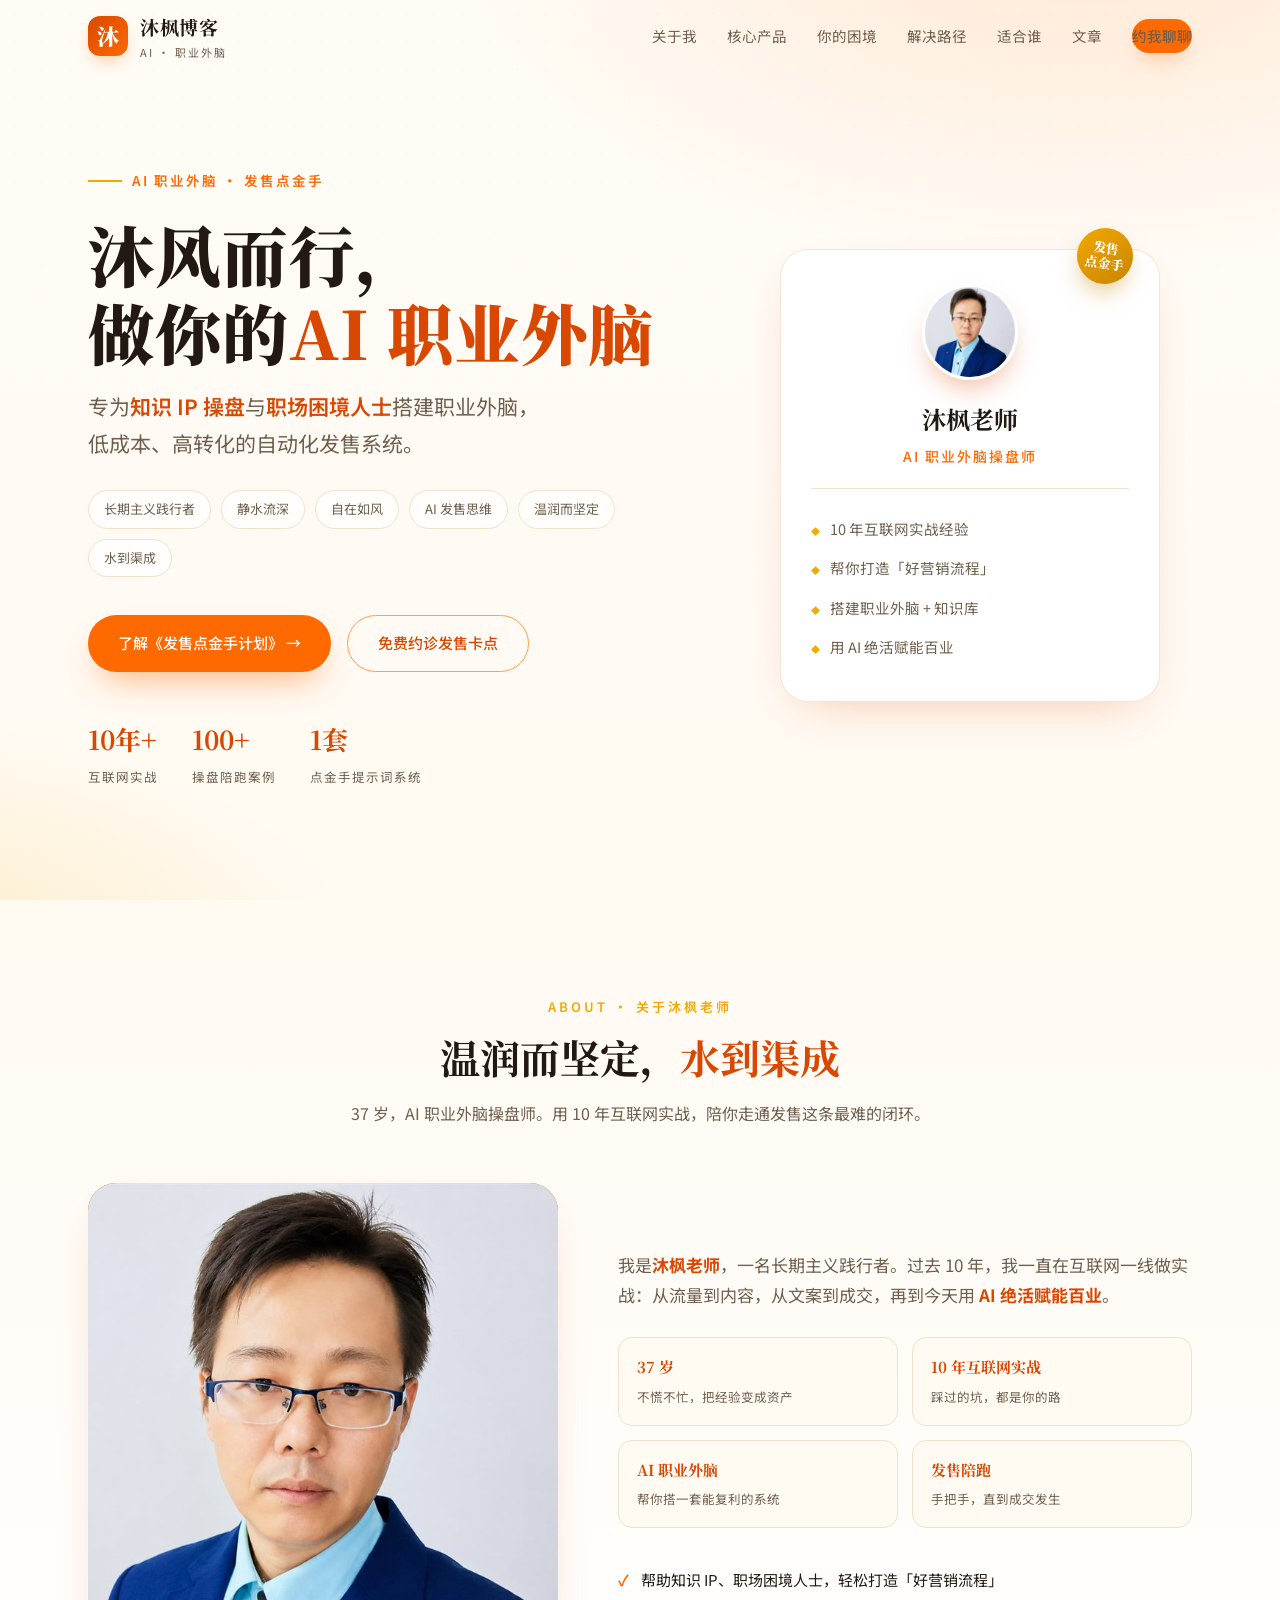
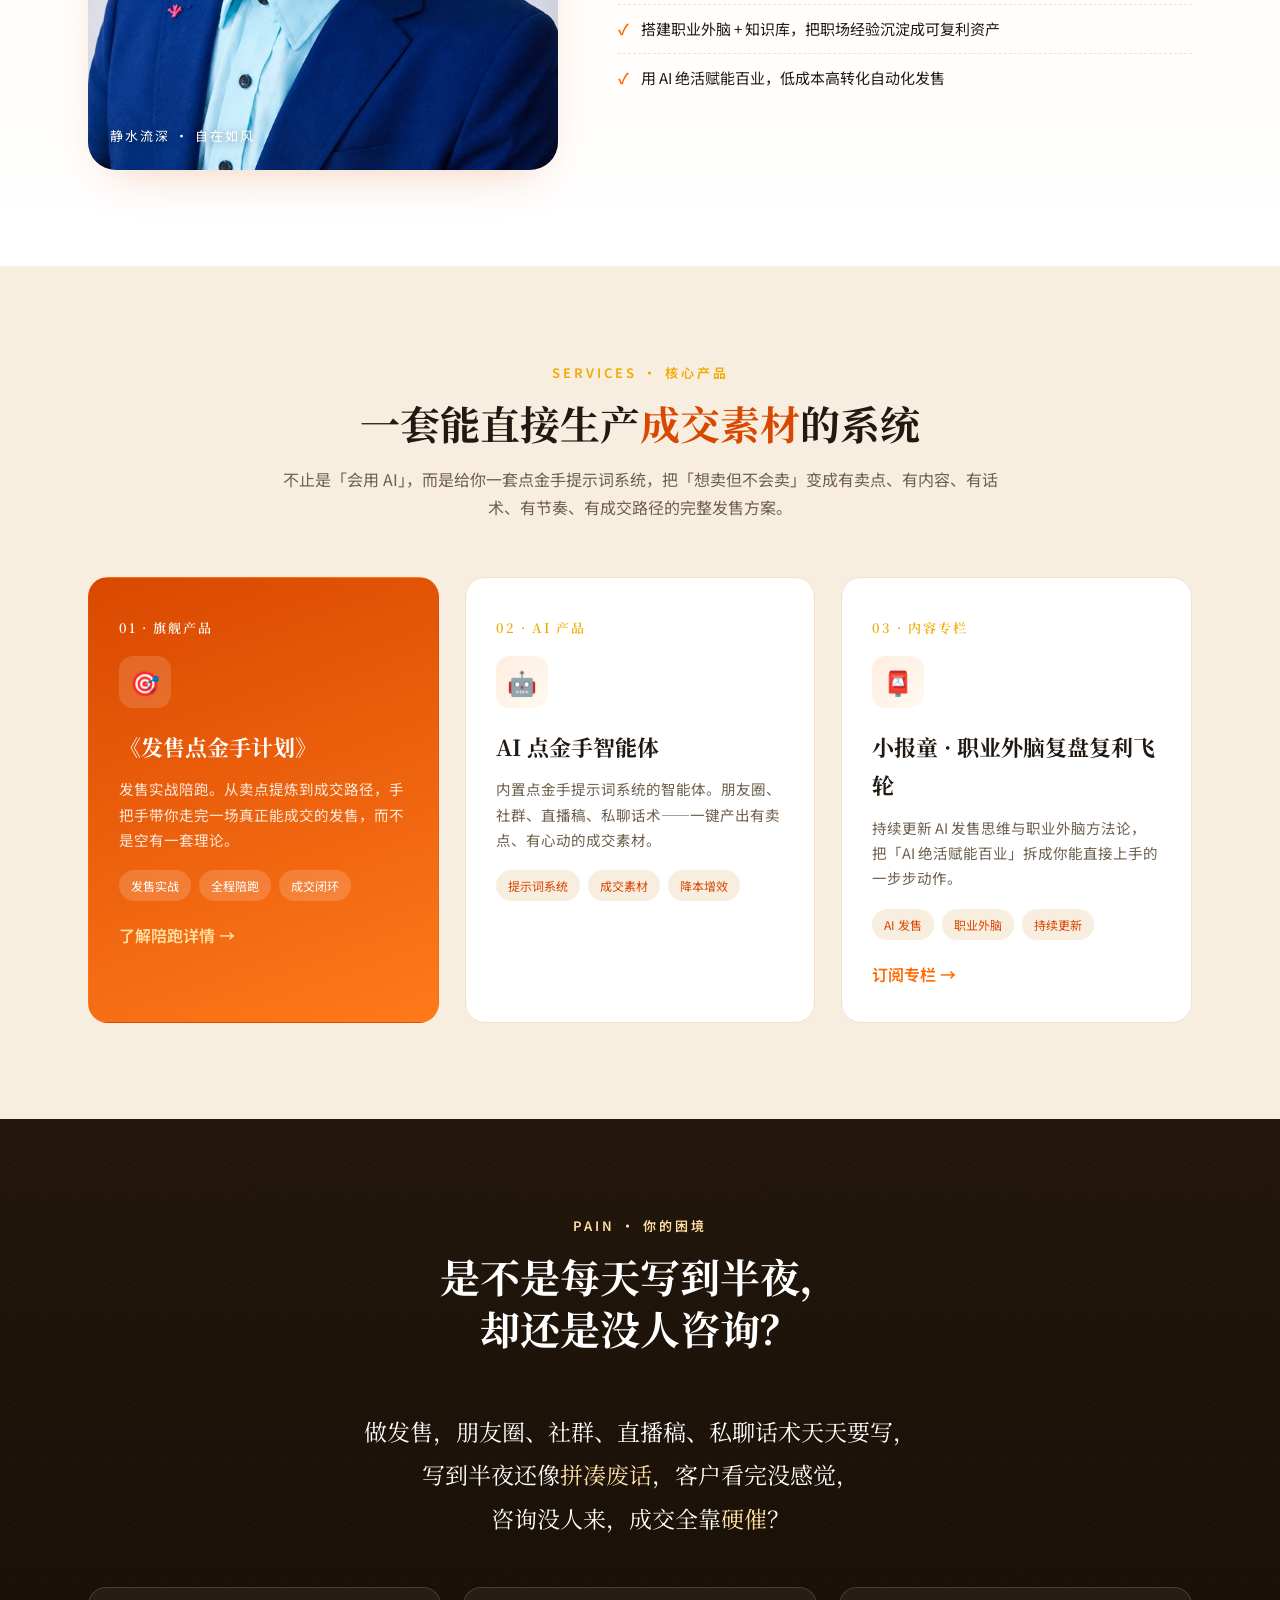
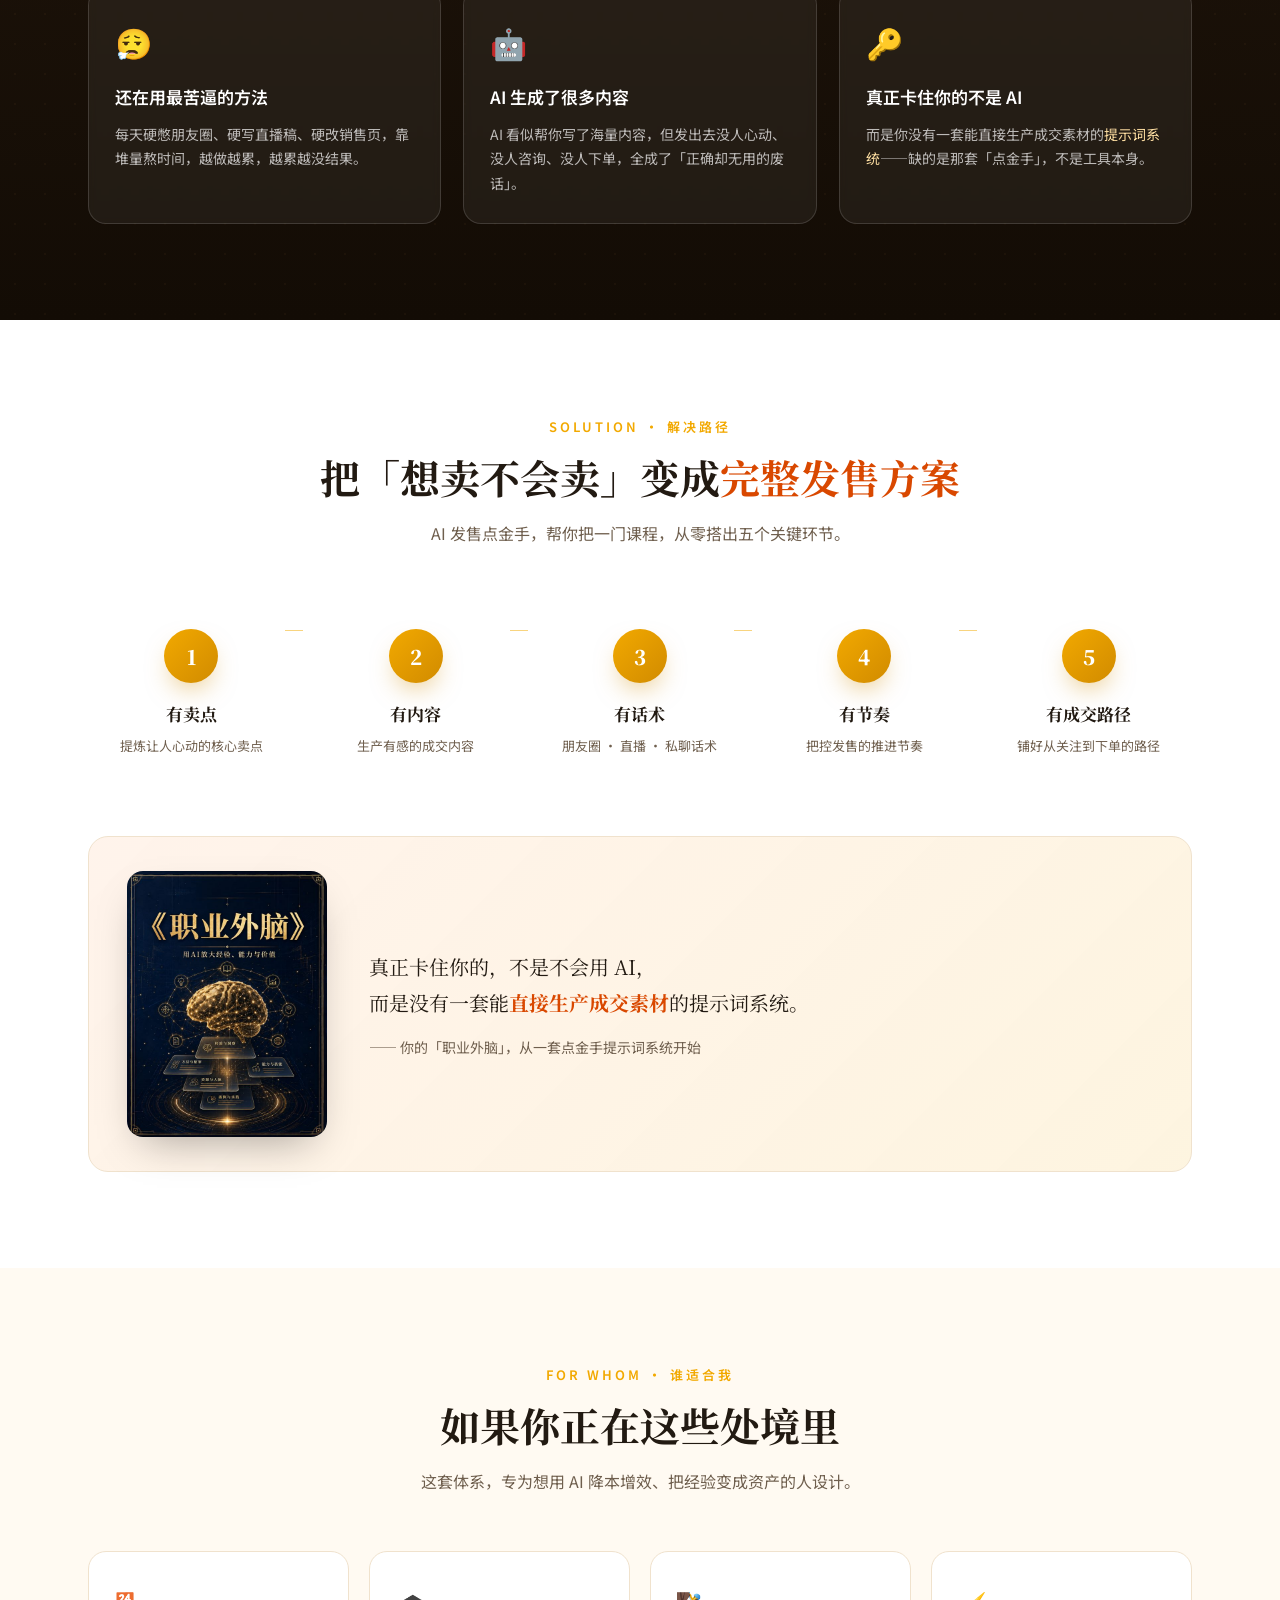
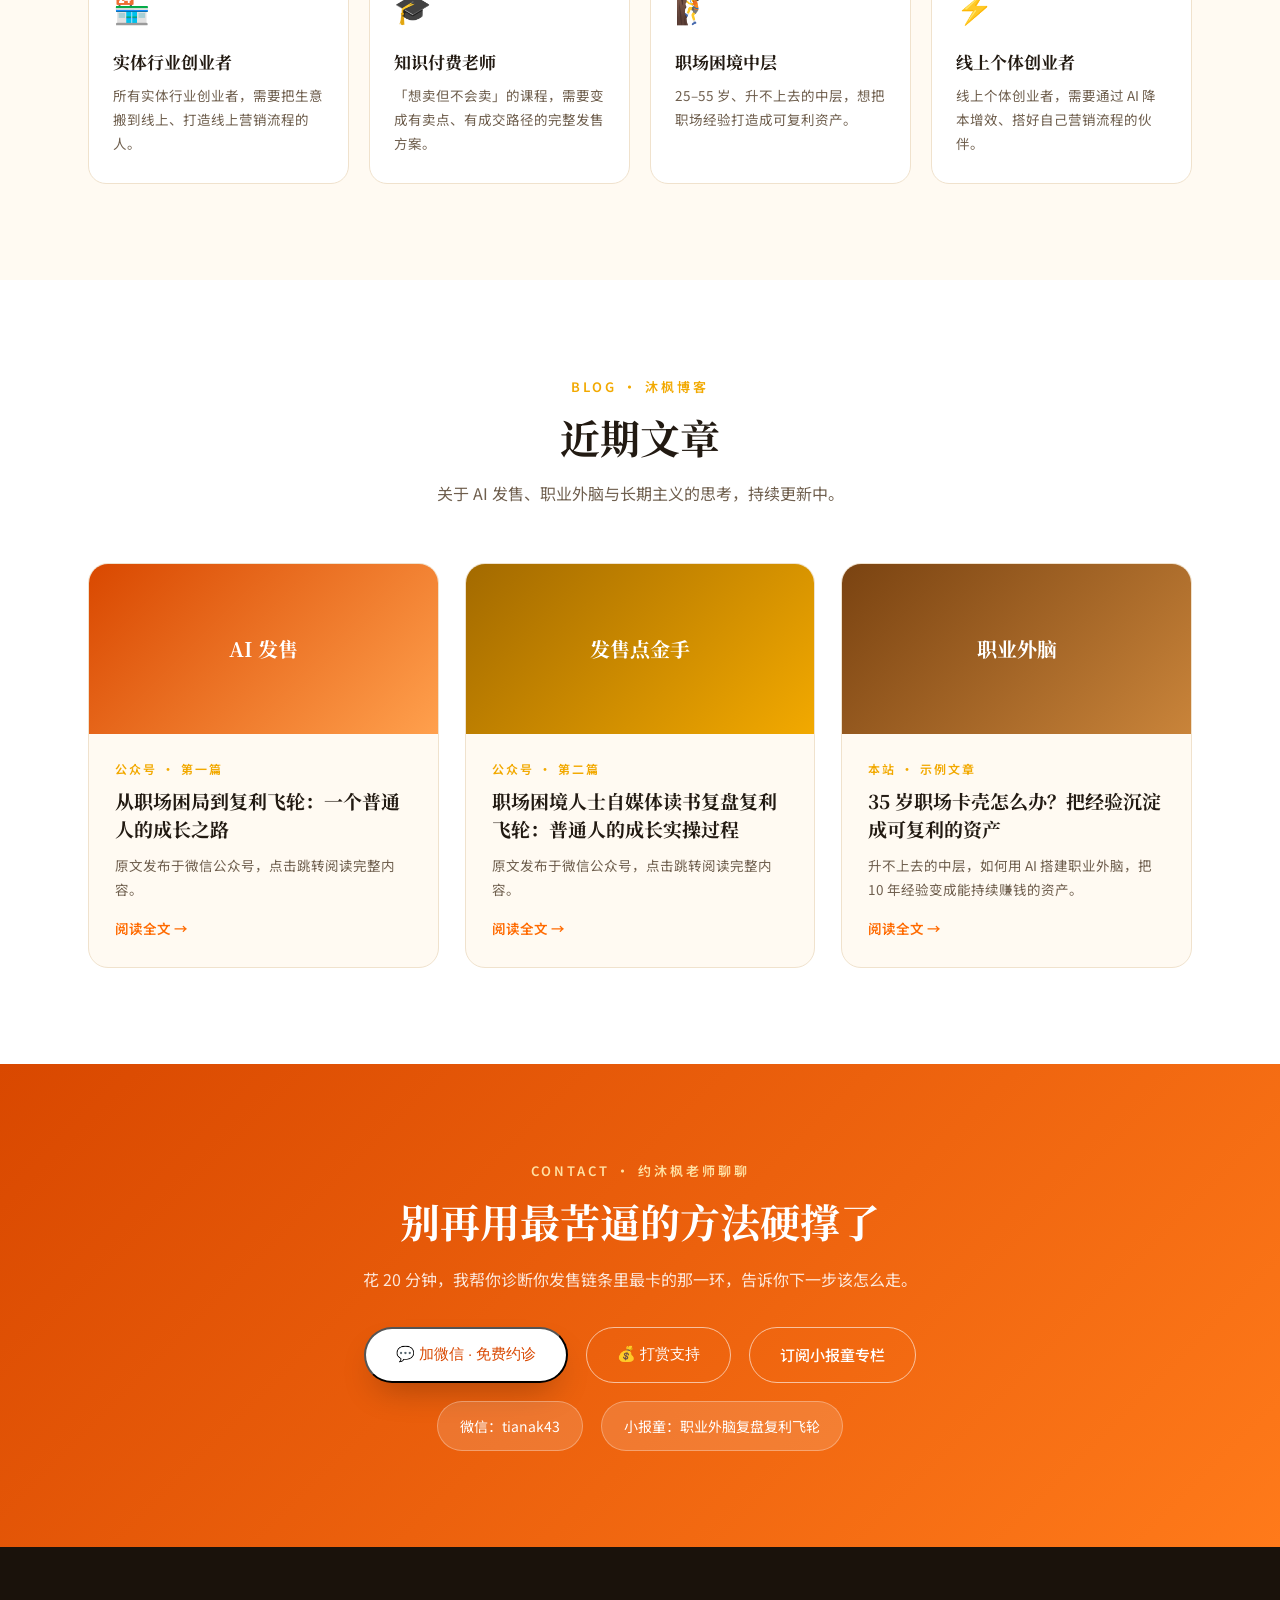
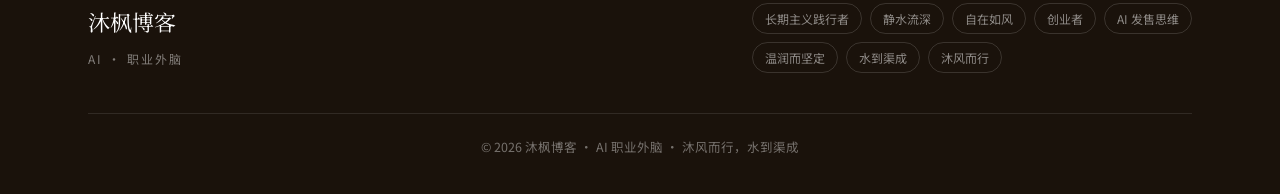
==== commit 184c2b22: "fix index.html cta" ====
--- a/index.html
+++ b/index.html
@@ -296,7 +296,8 @@
       <h2 class="sec-title">别再用最苦逼的方法硬撑了</h2>
       <p>花 20 分钟，我帮你诊断你发售链条里最卡的那一环，告诉你下一步该怎么走。</p>
       <div class="cta-links">
-        <a class="btn btn-primary" href="https://mp.weixin.qq.com/s/91KeBuyKSpL8HPCSSfm9bg" target="_blank" rel="noopener">加微信预约 · 免费约诊</a>
+        <button class="btn btn-primary" onclick="openModal('wxModal')">💬 加微信 · 免费约诊</button>
+        <button class="btn btn-ghost" onclick="openModal('tipModal')">💰 打赏支持</button>
         <a class="btn btn-ghost" href="https://xiaobot.net/p/1968532?refer=0e32756f-9536-4839-a35a-4283cbd5a959" target="_blank" rel="noopener">订阅小报童专栏</a>
       </div>
       <div class="cta-links" style="margin-top:18px">
@@ -322,6 +323,28 @@
     </div>
   </div>
 </footer>
+
+<!-- 打赏 / 加微信 弹窗 -->
+<div class="modal-overlay" id="tipModal">
+  <div class="modal">
+    <span class="close" onclick="closeModal('tipModal')">×</span>
+    <h3>打赏支持沐枫老师</h3>
+    <p>如果沐枫的内容对你有启发，欢迎打赏支持。</p>
+    <img src="assets/tip-qr.jpg" alt="打赏收款码" style="display:block;margin:20px auto;max-height:280px;width:auto;border-radius:14px">
+    <p style="font-size:12px;color:#c0b49d">长按 / 扫码识别二维码，感谢支持 🙏</p>
+  </div>
+</div>
+
+<div class="modal-overlay" id="wxModal">
+  <div class="modal">
+    <span class="close" onclick="closeModal('wxModal')">×</span>
+    <h3>加沐枫老师微信</h3>
+    <p>免费约诊 · 发售卡点诊断 · 20 分钟聊清楚</p>
+    <img src="assets/wechat-qr.jpg" alt="微信二维码" style="display:block;margin:20px auto;max-height:280px;width:auto;border-radius:14px">
+    <div class="wx-id">tianak43</div>
+    <button class="btn-copy" id="copyBtn" onclick="copyWx()">复制微信号</button>
+  </div>
+</div>
 
 <script>
   const header = document.getElementById('header');
@@ -339,6 +362,18 @@
     });
   }, { threshold: 0.12 });
   document.querySelectorAll('.reveal').forEach(el => io.observe(el));
+
+  // 打赏 / 加微信 弹窗
+  function openModal(id) { document.getElementById(id).classList.add('open'); document.body.style.overflow = 'hidden'; }
+  function closeModal(id) { document.getElementById(id).classList.remove('open'); document.body.style.overflow = ''; }
+  document.querySelectorAll('.modal-overlay').forEach(ov => ov.addEventListener('click', e => { if (e.target === ov) closeModal(ov.id); }));
+  function copyWx() {
+    const btn = document.getElementById('copyBtn');
+    const done = () => { btn.textContent = '已复制 ✓'; btn.classList.add('copied'); setTimeout(() => { btn.textContent = '复制微信号'; btn.classList.remove('copied'); }, 2000); };
+    if (navigator.clipboard && navigator.clipboard.writeText) {
+      navigator.clipboard.writeText('tianak43').then(done).catch(() => { btn.textContent = '请手动输入：tianak43'; });
+    } else { btn.textContent = '请手动输入：tianak43'; }
+  }
 </script>
 
 </body>
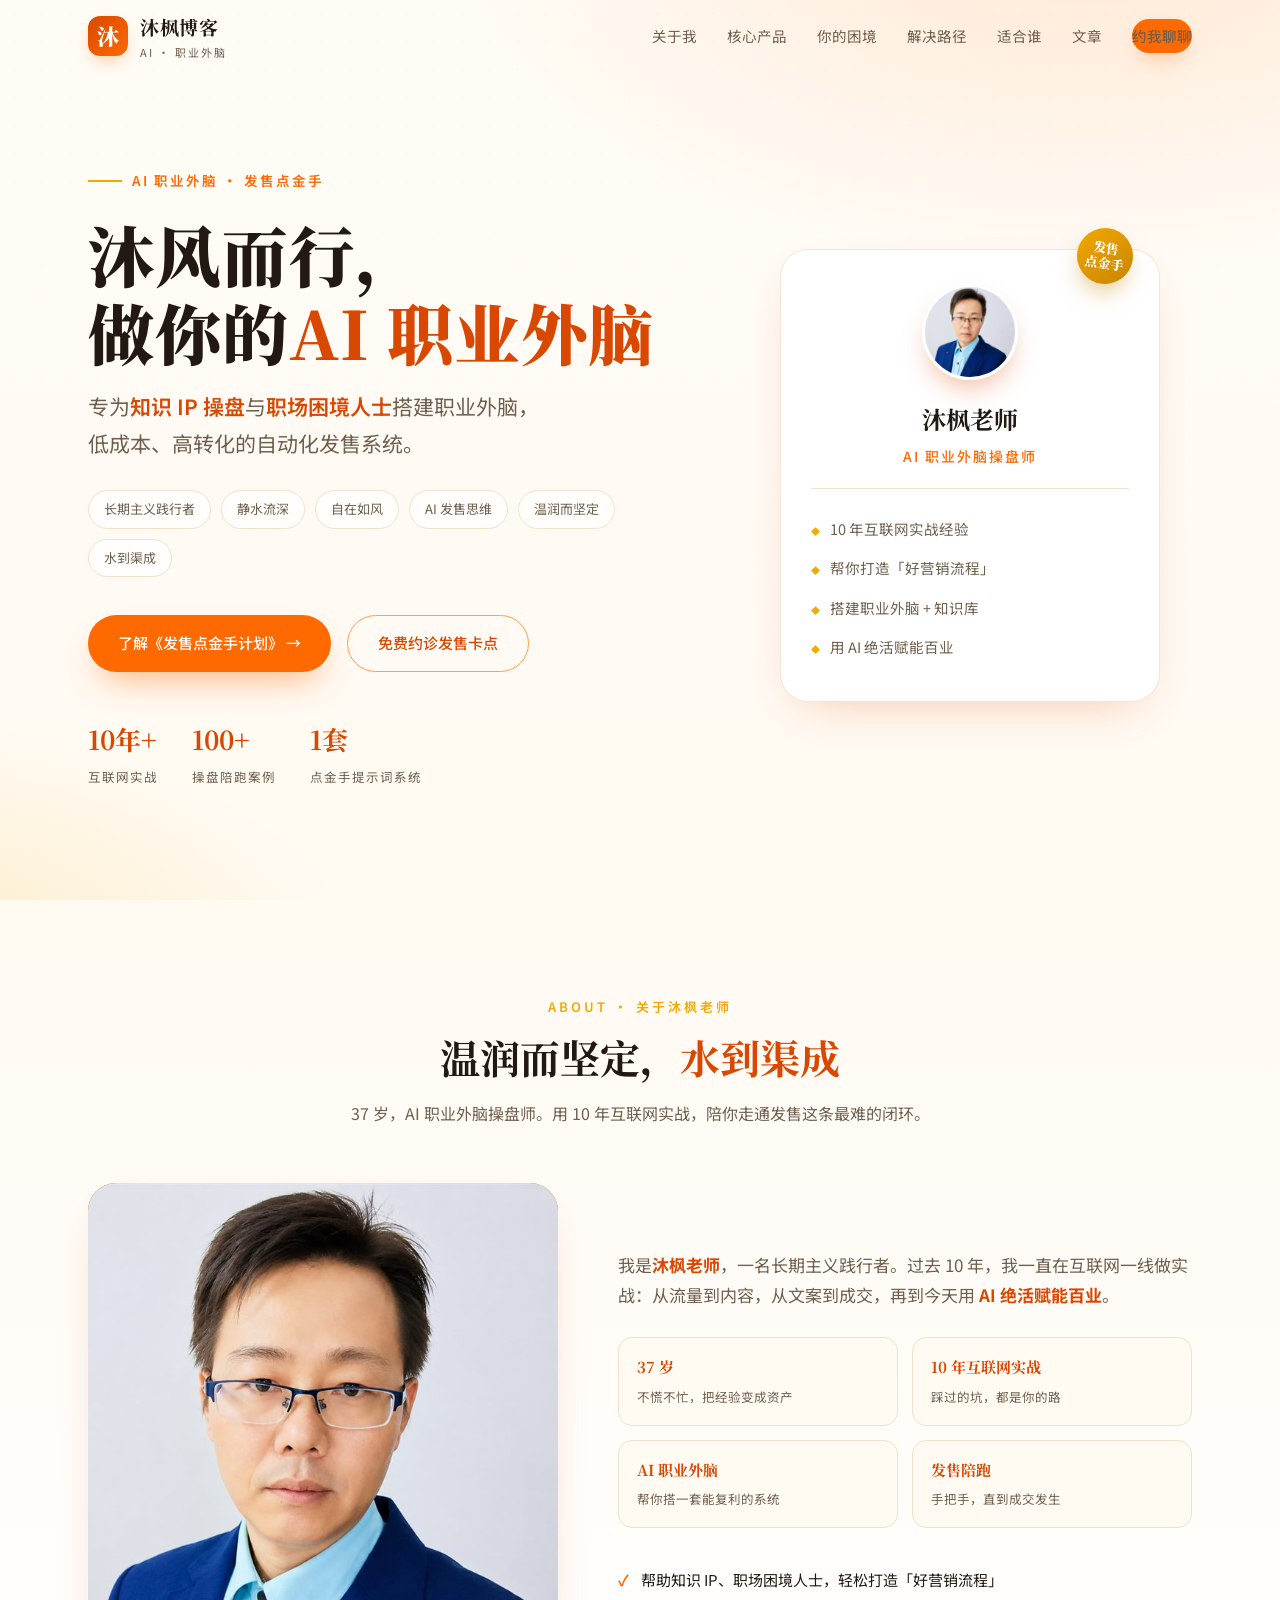
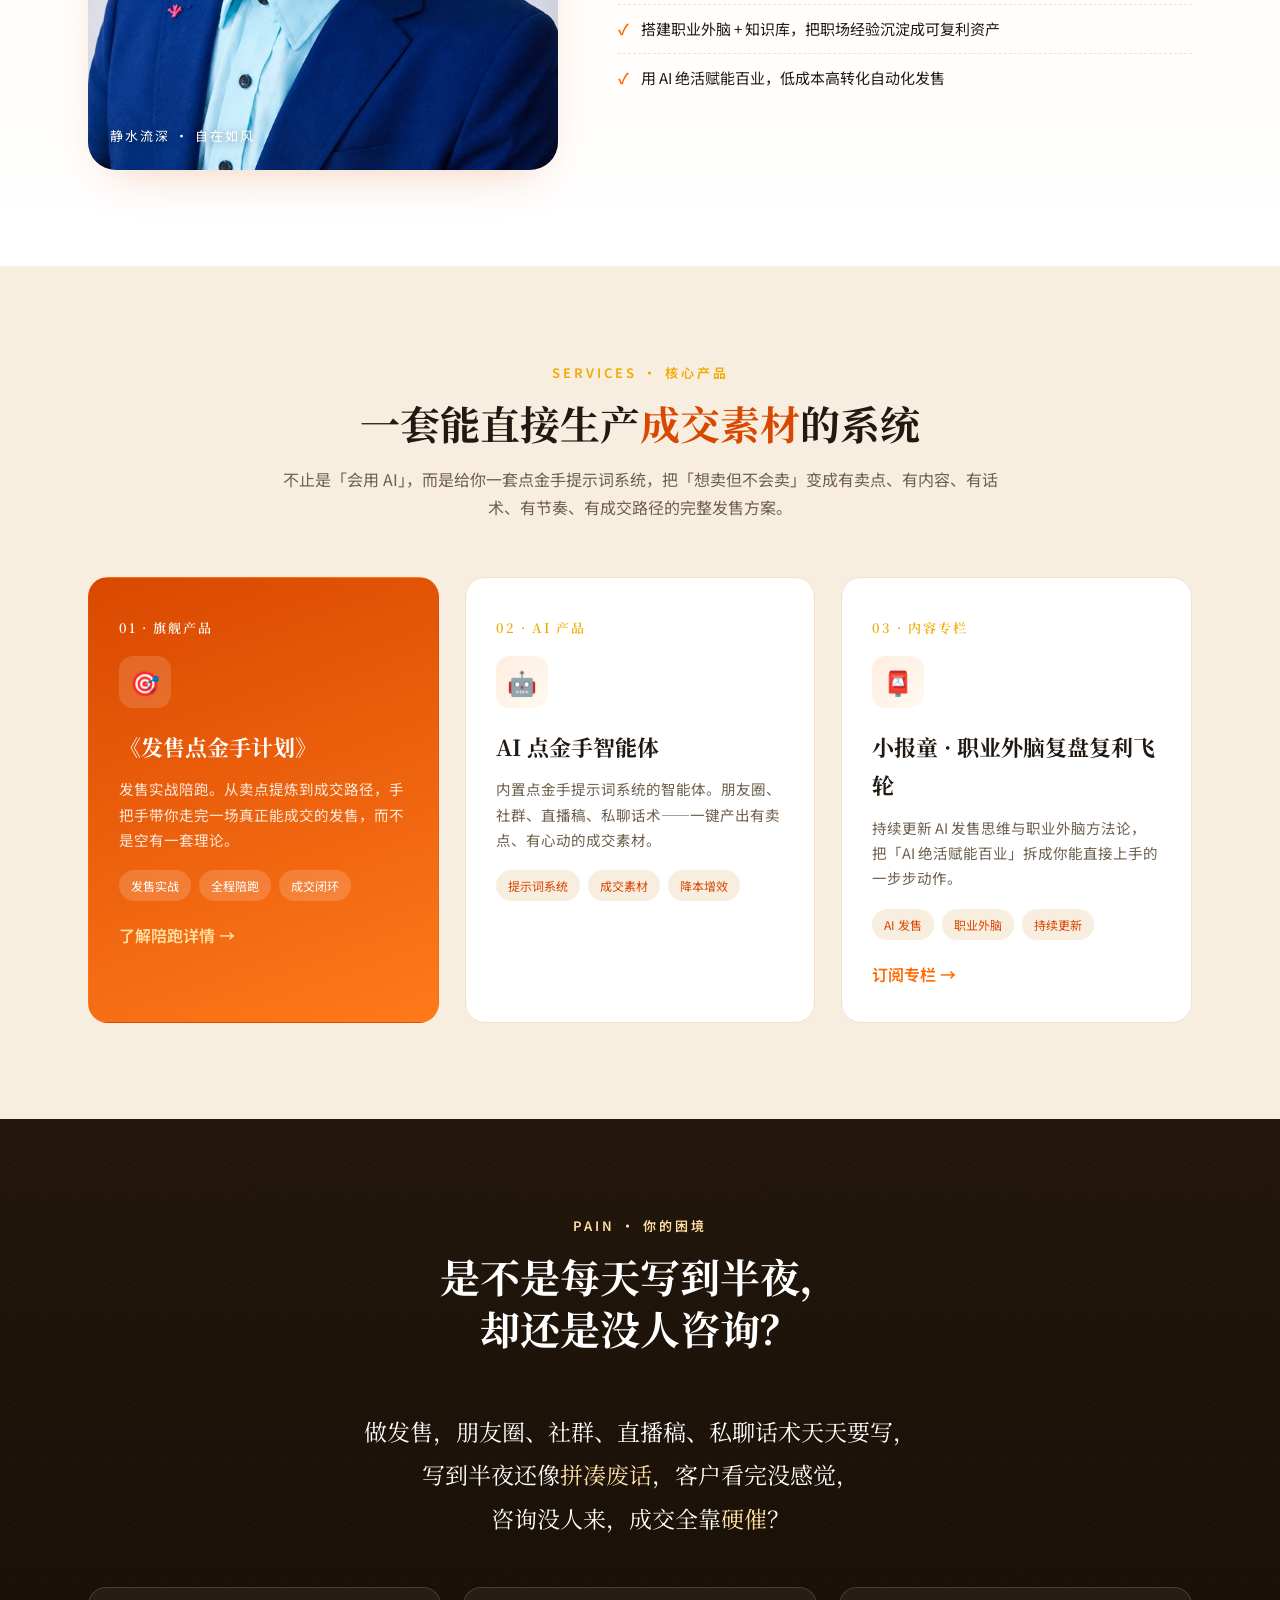
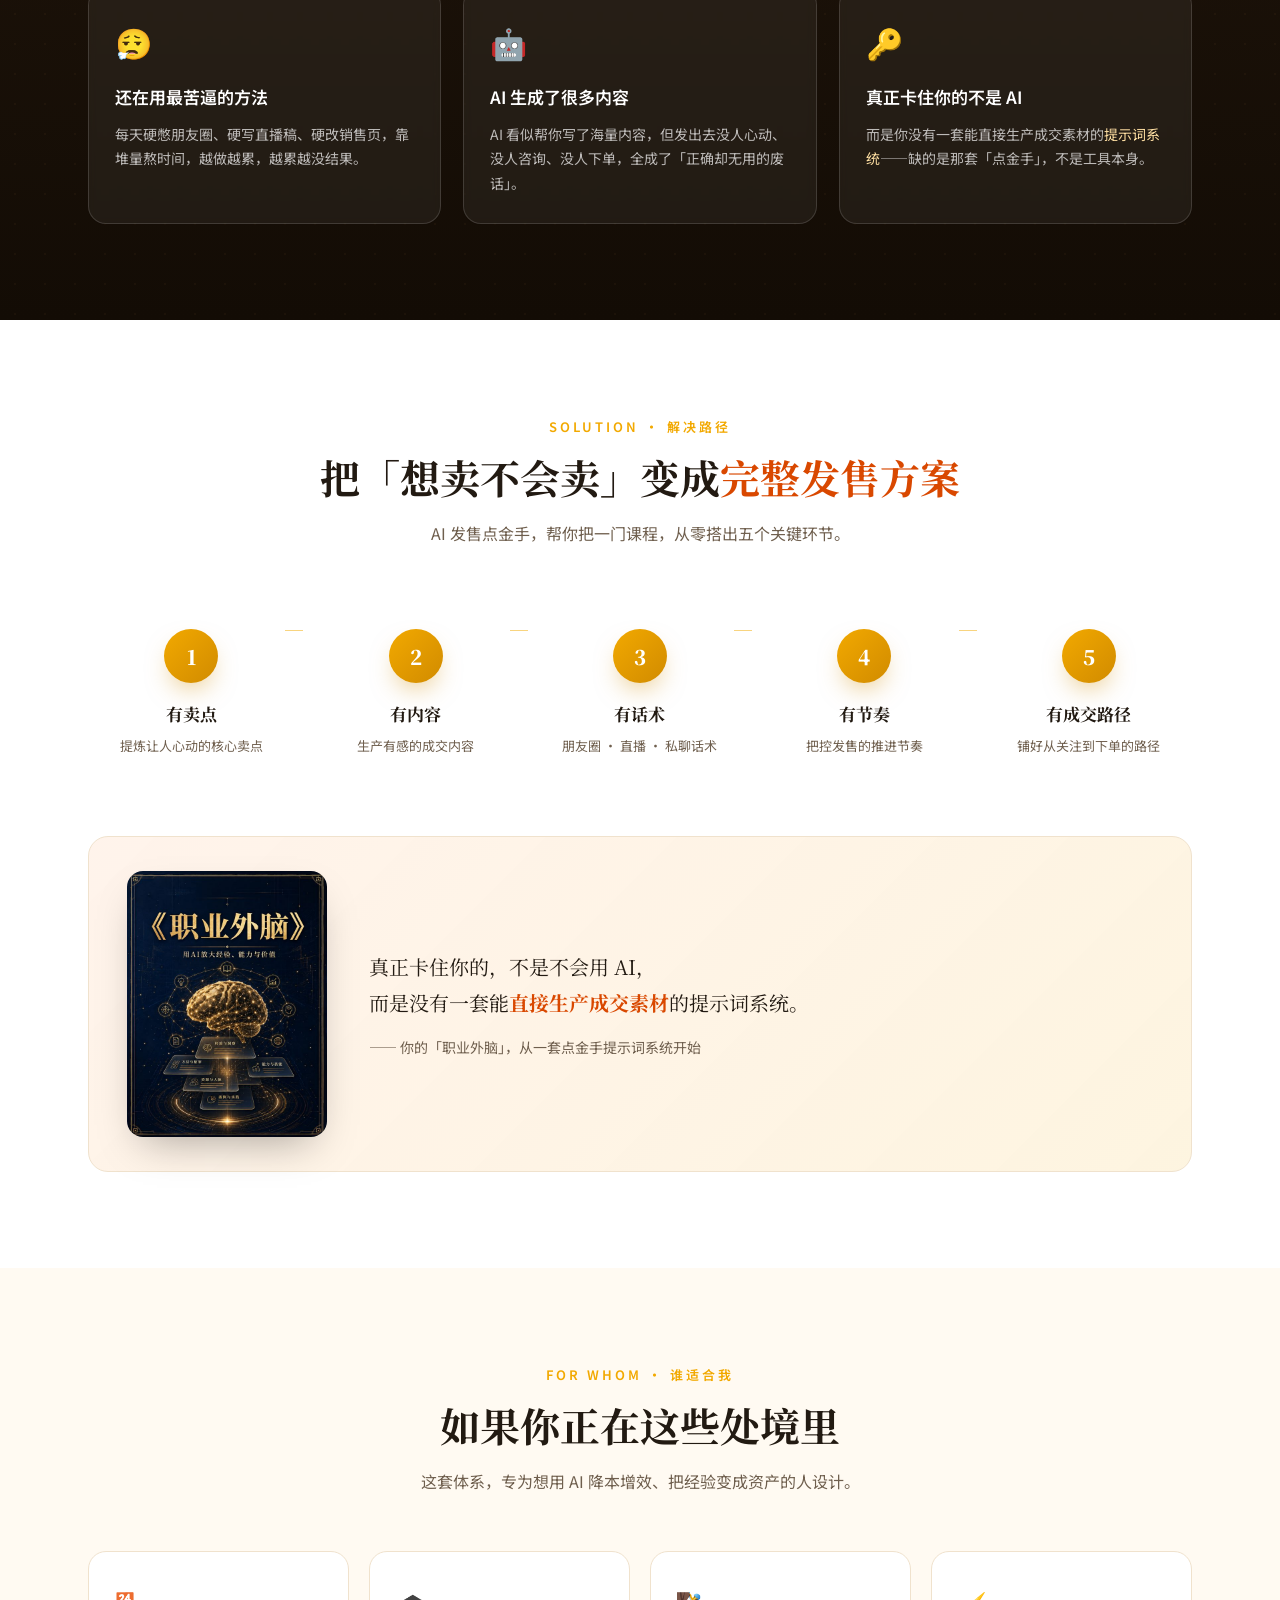
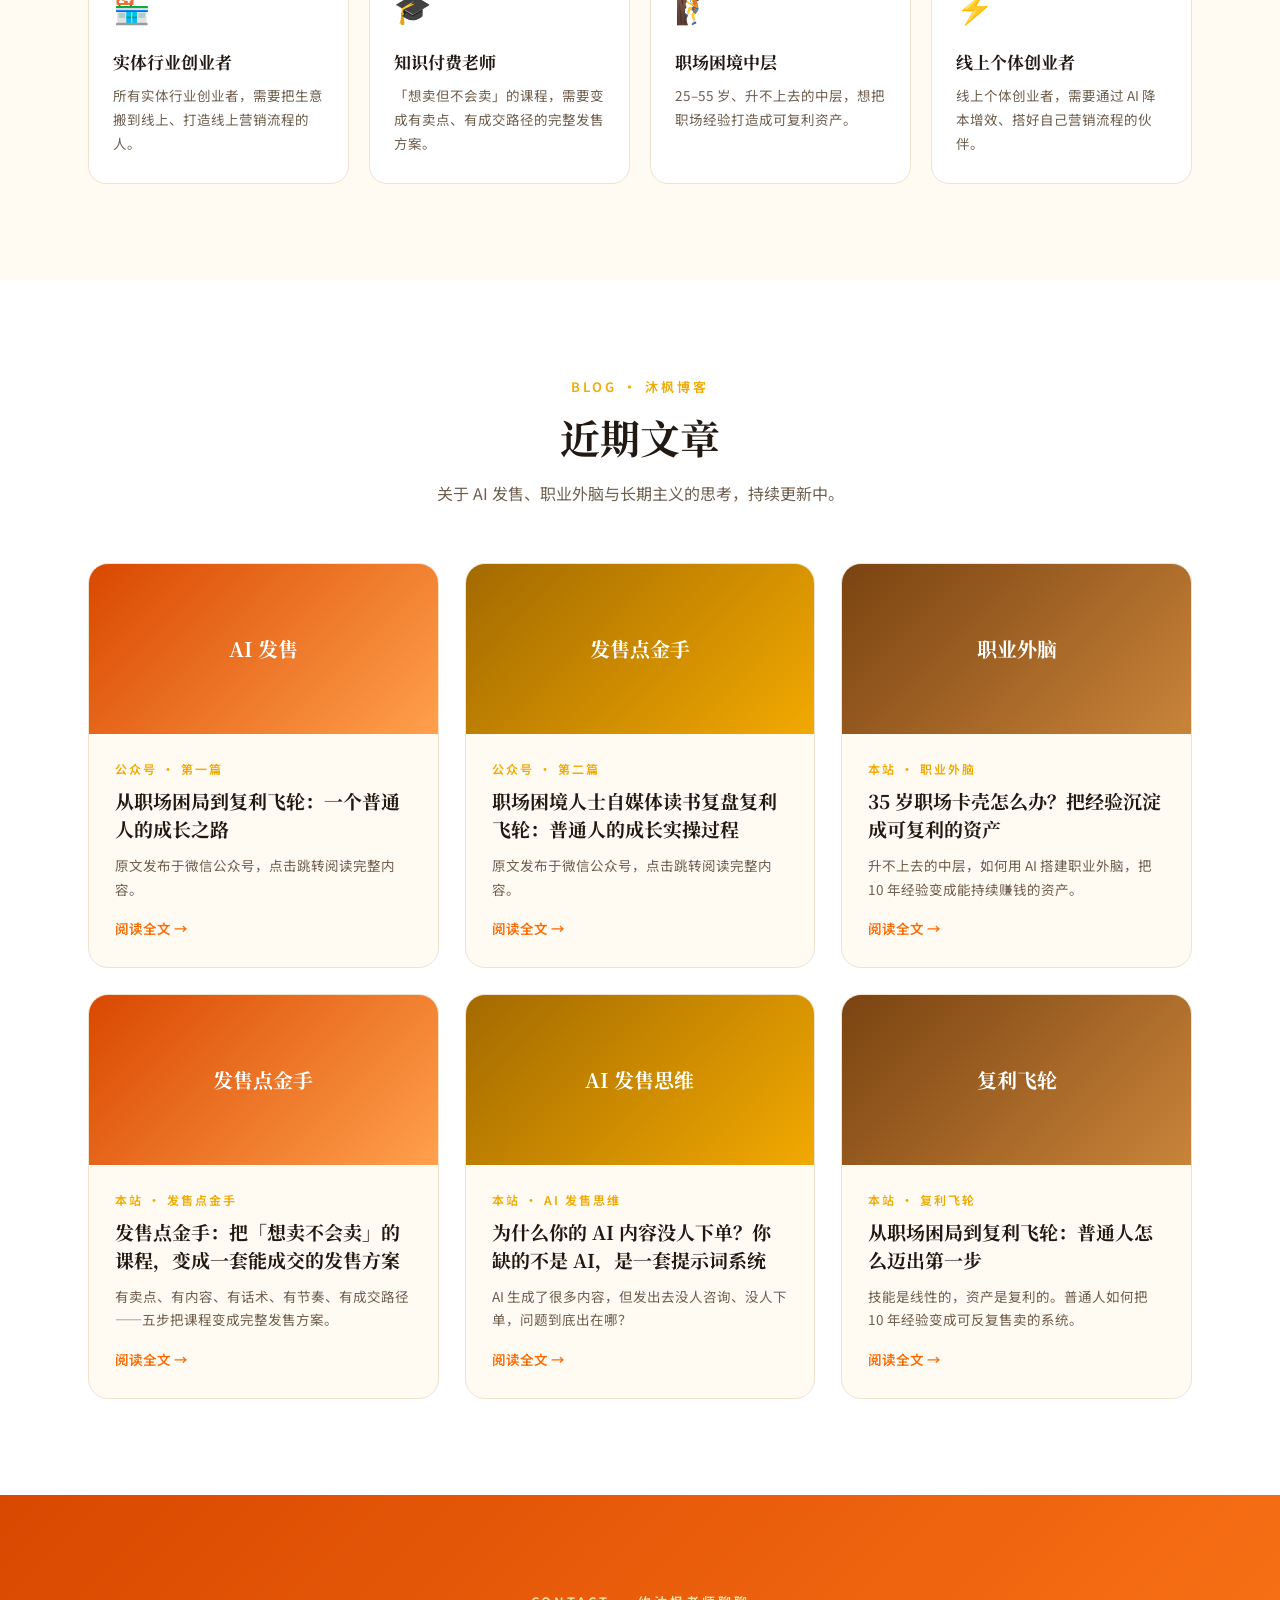
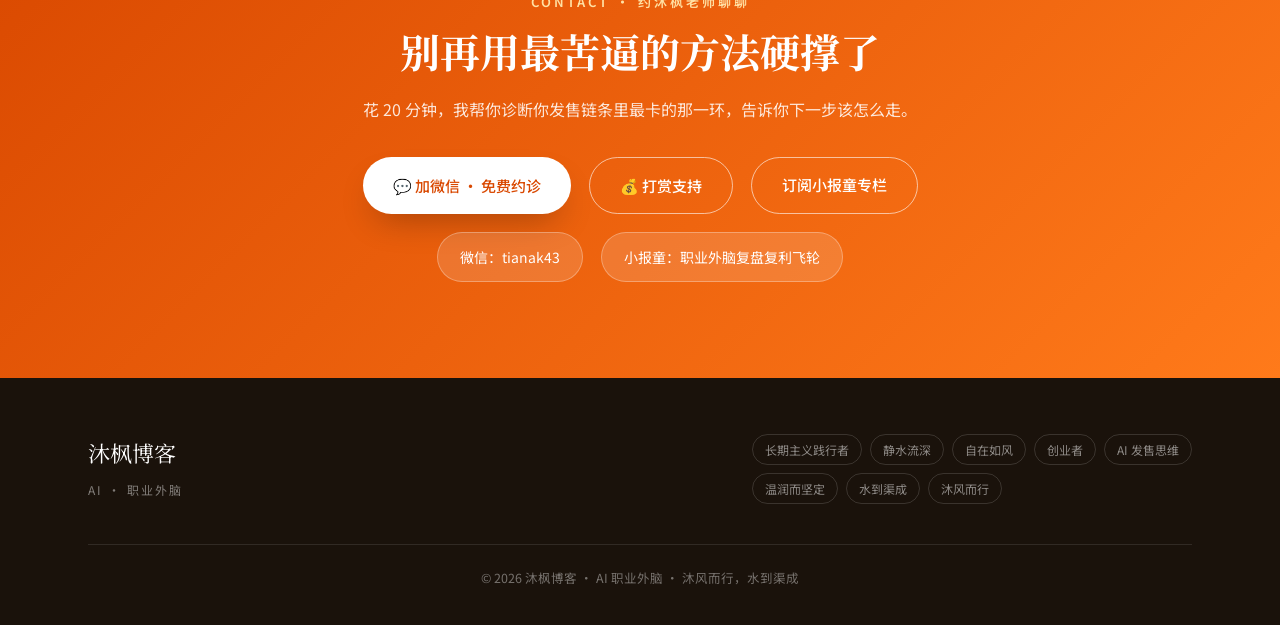
==== commit ae961a49: "add 3 articles" ====
--- a/index.html
+++ b/index.html
@@ -278,9 +278,36 @@
       <a class="post reveal" href="article.html?id=demo">
         <div class="thumb t3">职业外脑</div>
         <div class="body">
-          <span class="cat">本站 · 示例文章</span>
+          <span class="cat">本站 · 职业外脑</span>
           <h4>35 岁职场卡壳怎么办？把经验沉淀成可复利的资产</h4>
           <p>升不上去的中层，如何用 AI 搭建职业外脑，把 10 年经验变成能持续赚钱的资产。</p>
+          <span class="more">阅读全文 →</span>
+        </div>
+      </a>
+      <a class="post reveal" href="article.html?id=dianjinshou">
+        <div class="thumb t1">发售点金手</div>
+        <div class="body">
+          <span class="cat">本站 · 发售点金手</span>
+          <h4>发售点金手：把「想卖不会卖」的课程，变成一套能成交的发售方案</h4>
+          <p>有卖点、有内容、有话术、有节奏、有成交路径——五步把课程变成完整发售方案。</p>
+          <span class="more">阅读全文 →</span>
+        </div>
+      </a>
+      <a class="post reveal" href="article.html?id=tishici">
+        <div class="thumb t2">AI 发售思维</div>
+        <div class="body">
+          <span class="cat">本站 · AI 发售思维</span>
+          <h4>为什么你的 AI 内容没人下单？你缺的不是 AI，是一套提示词系统</h4>
+          <p>AI 生成了很多内容，但发出去没人咨询、没人下单，问题到底出在哪？</p>
+          <span class="more">阅读全文 →</span>
+        </div>
+      </a>
+      <a class="post reveal" href="article.html?id=fulifeilun">
+        <div class="thumb t3">复利飞轮</div>
+        <div class="body">
+          <span class="cat">本站 · 复利飞轮</span>
+          <h4>从职场困局到复利飞轮：普通人怎么迈出第一步</h4>
+          <p>技能是线性的，资产是复利的。普通人如何把 10 年经验变成可反复售卖的系统。</p>
           <span class="more">阅读全文 →</span>
         </div>
       </a>
--- a/style.css
+++ b/style.css
@@ -113,7 +113,7 @@
 }
 .hero-tags span:hover { border-color: var(--brand-soft); color: var(--brand-deep); transform: translateY(-2px); }
 .hero-actions { display: flex; gap: 16px; margin-top: 38px; flex-wrap: wrap; }
-.btn { display: inline-flex; align-items: center; gap: 8px; padding: 14px 30px; border-radius: 999px; font-size: 15px; font-weight: 500; transition: .25s; cursor: pointer; }
+.btn { display: inline-flex; align-items: center; gap: 8px; padding: 14px 30px; border-radius: 999px; font-size: 15px; font-weight: 500; transition: .25s; cursor: pointer; border: none; font-family: inherit; }
 .btn-primary { background: var(--brand); color: #fff; box-shadow: 0 16px 34px -12px rgba(255, 106, 0, .55); }
 .btn-primary:hover { background: var(--brand-deep); transform: translateY(-2px); }
 .btn-ghost { background: transparent; color: var(--brand-deep); border: 1.5px solid var(--brand-soft); }
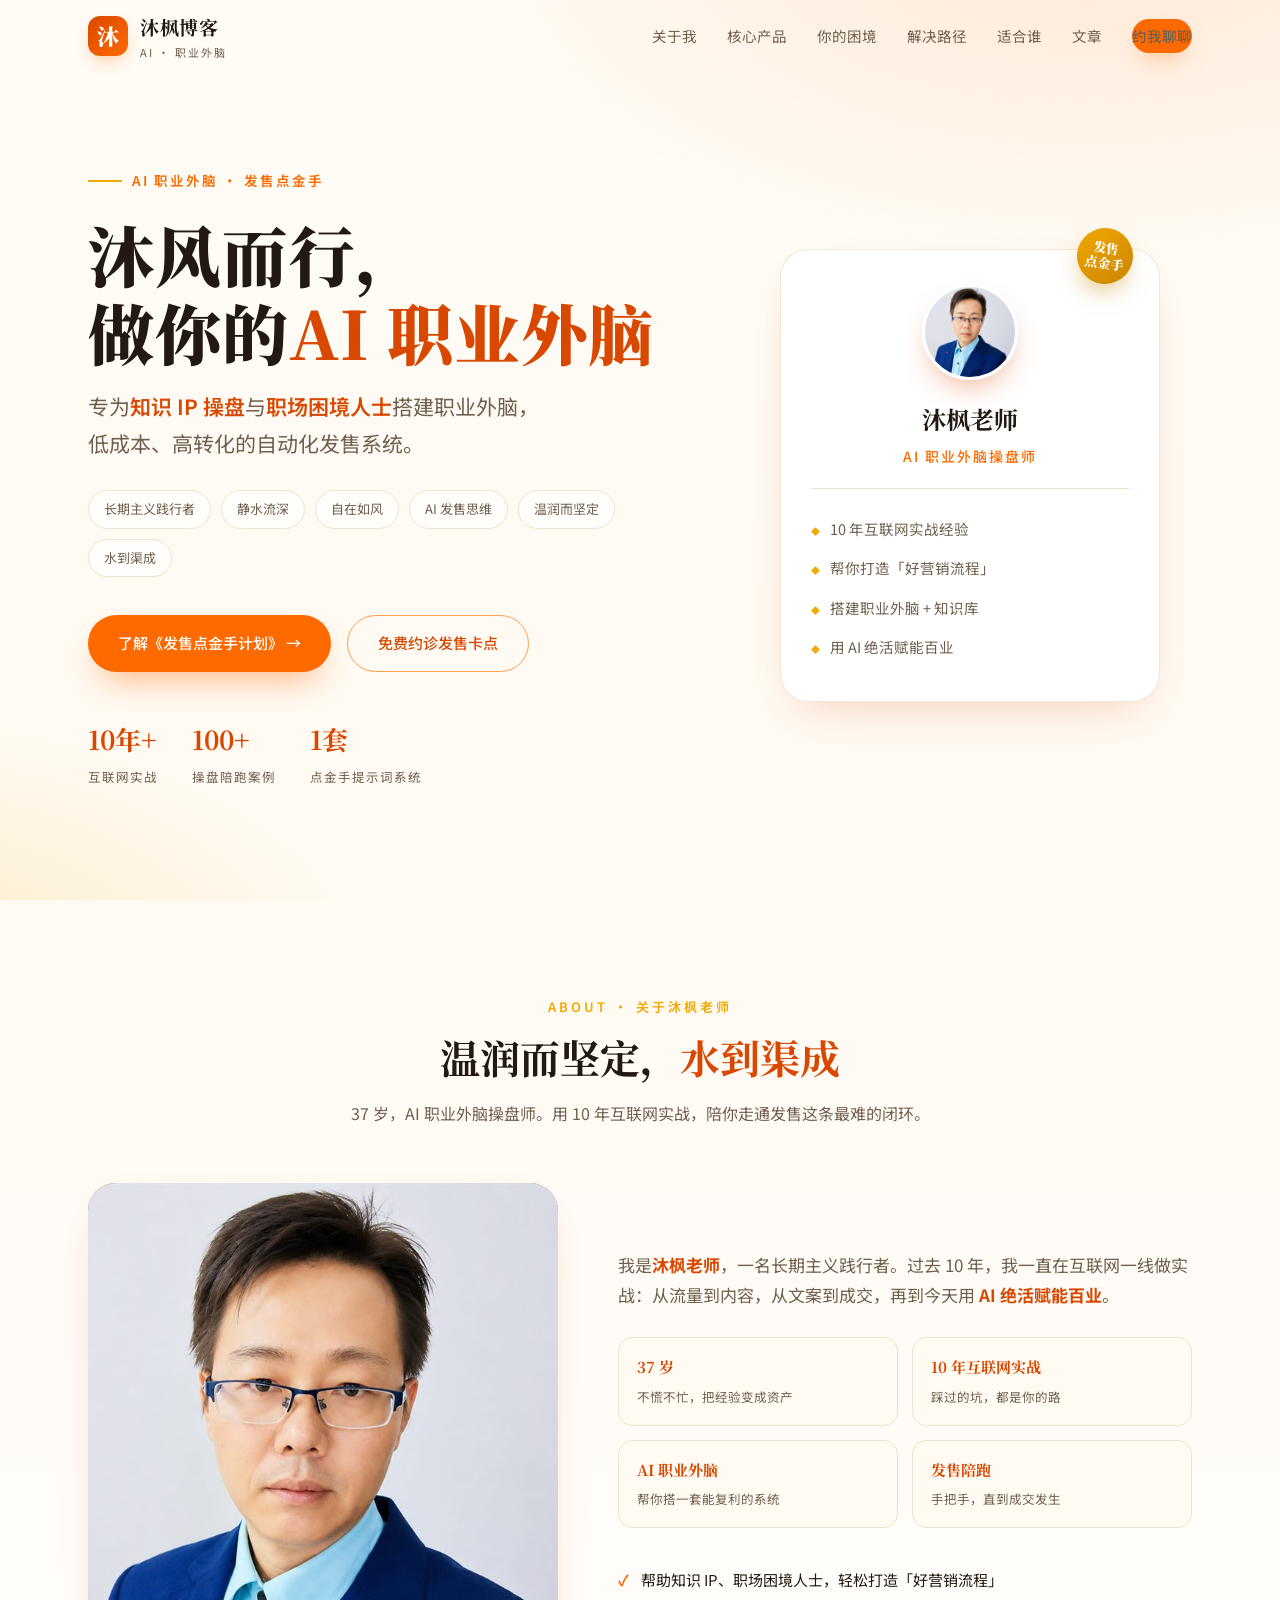
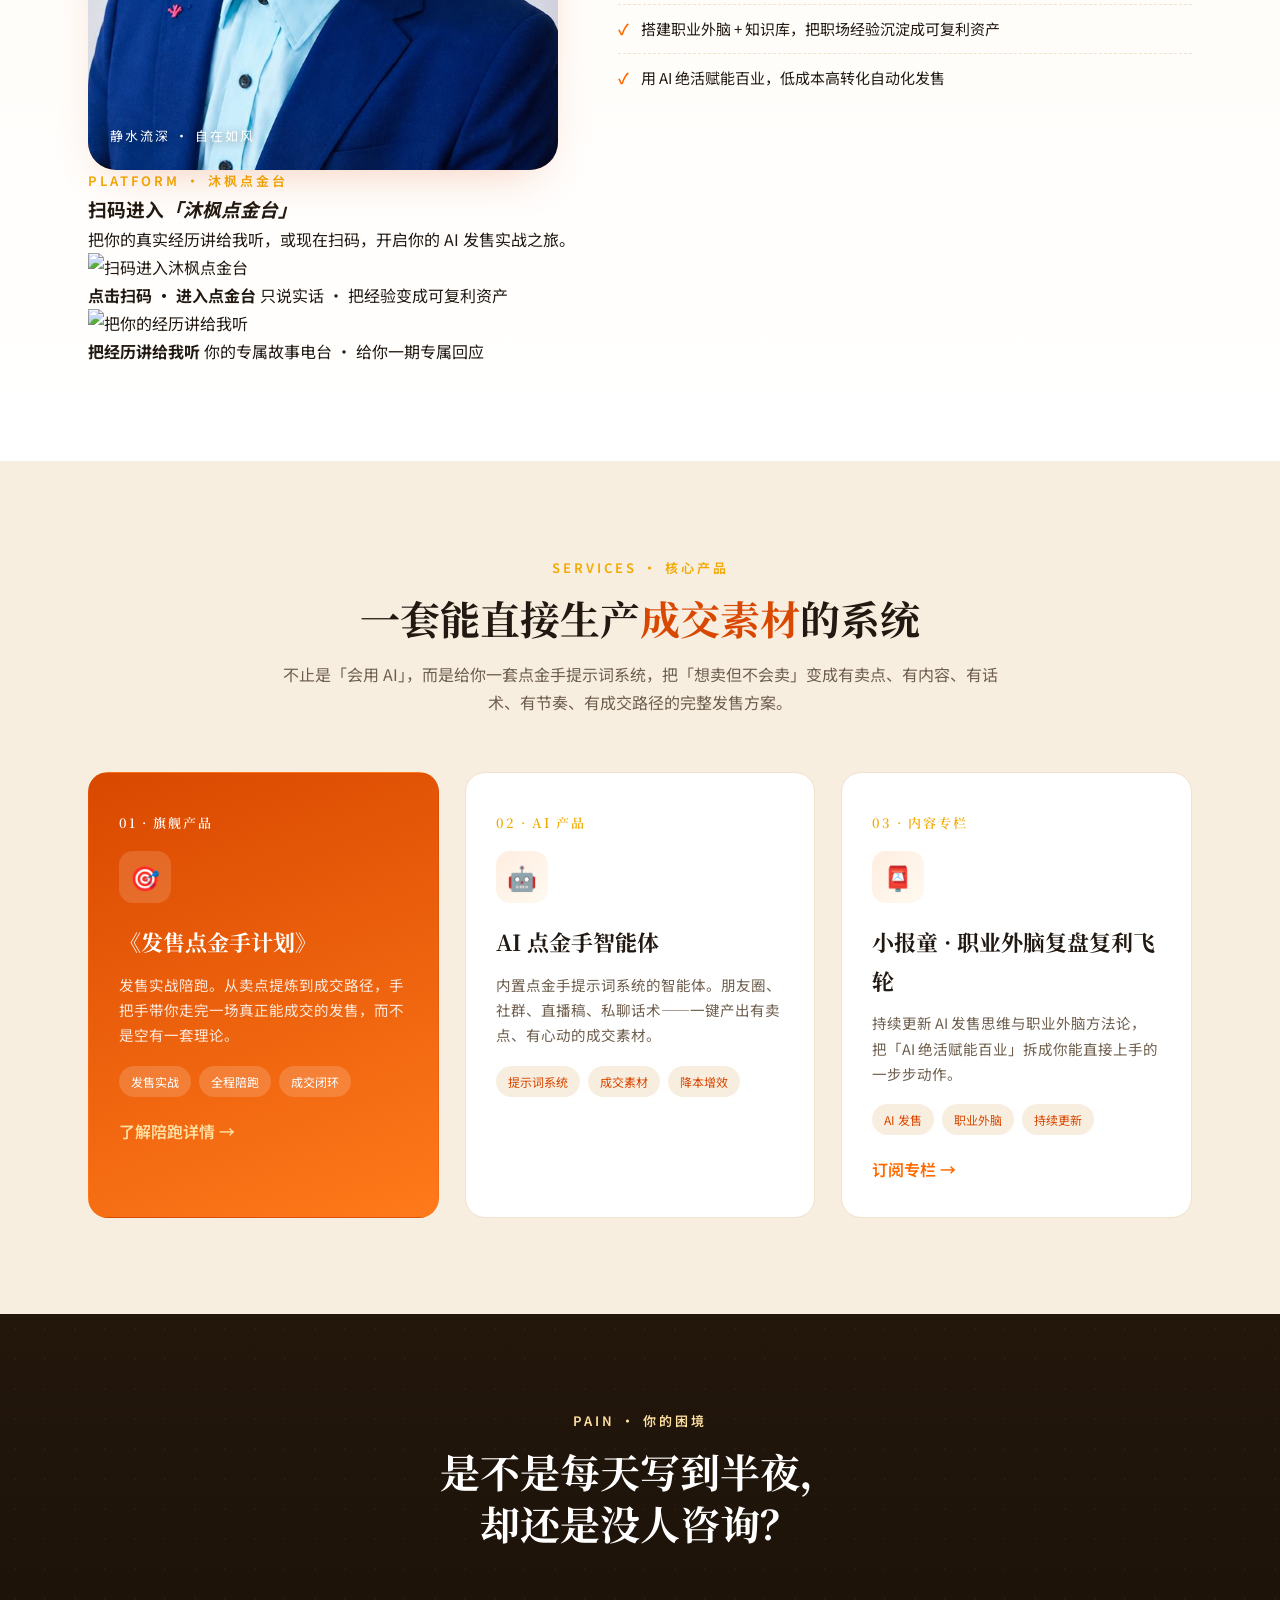
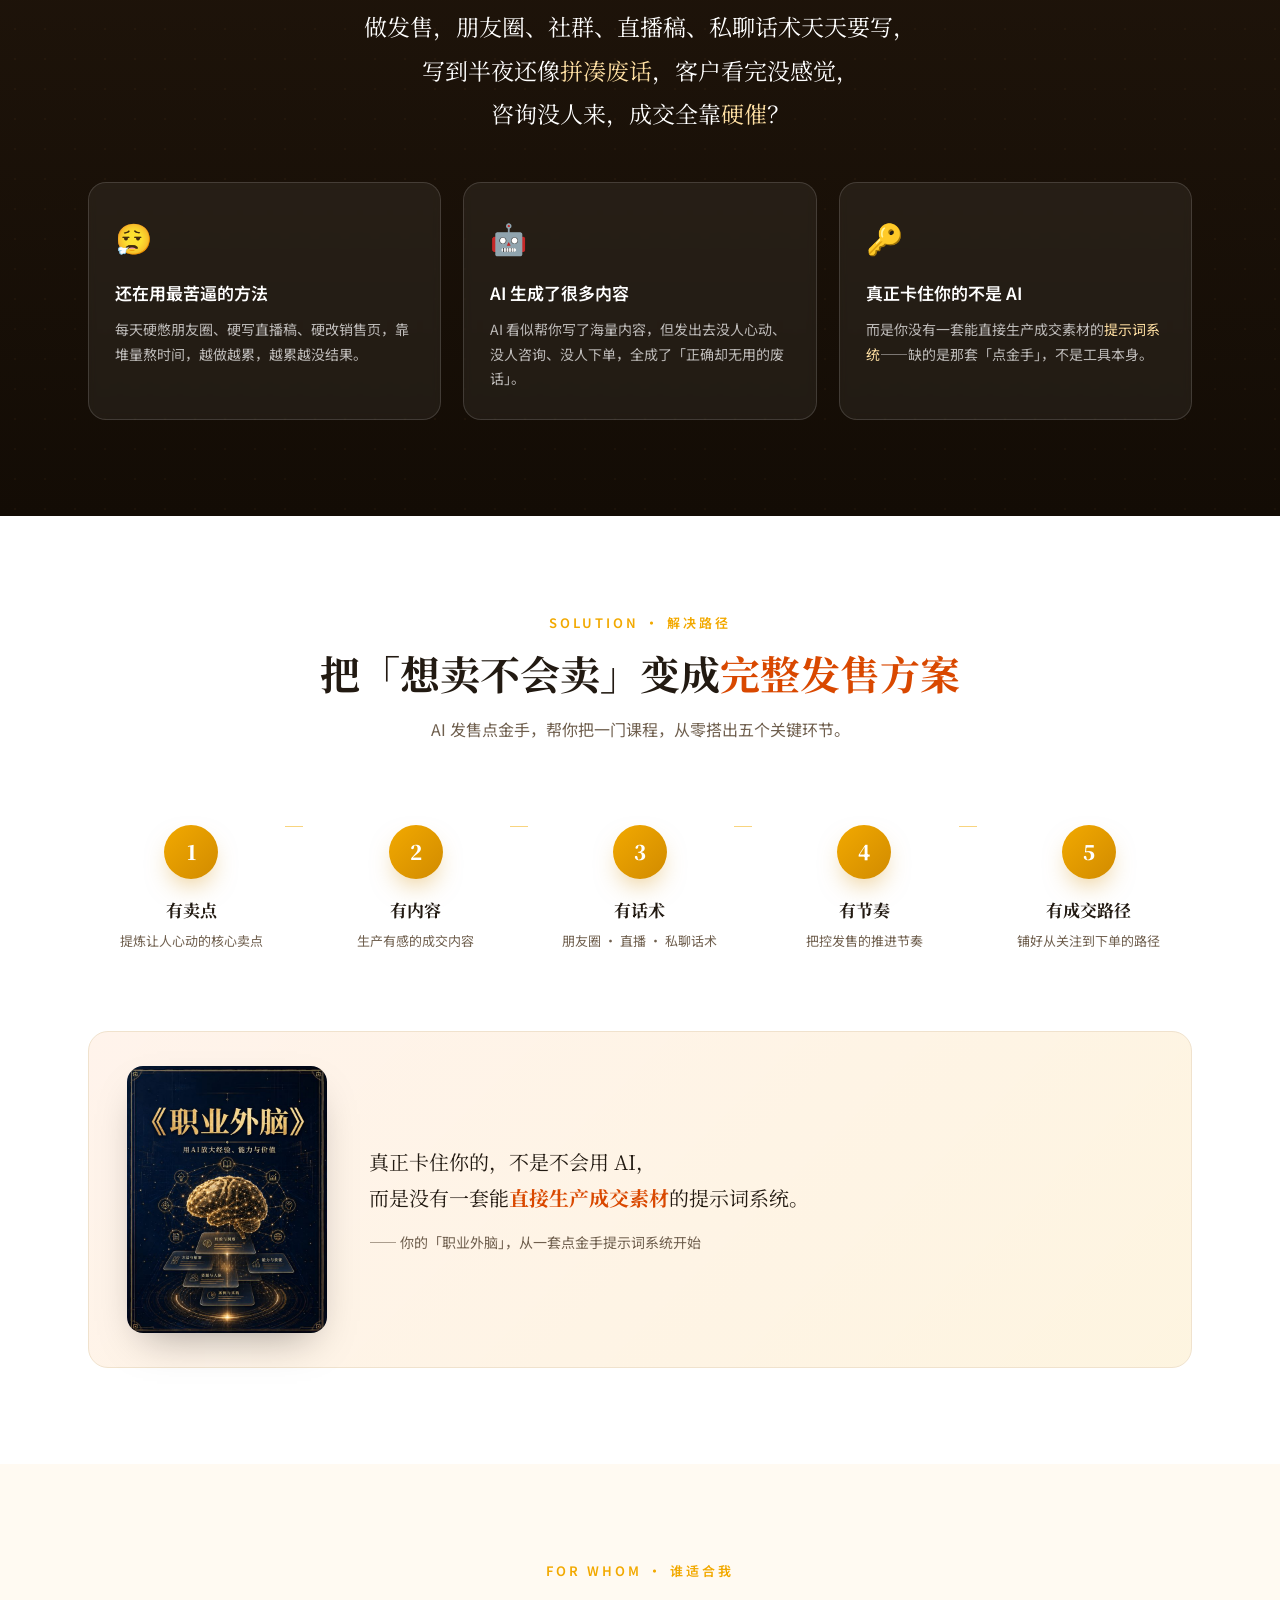
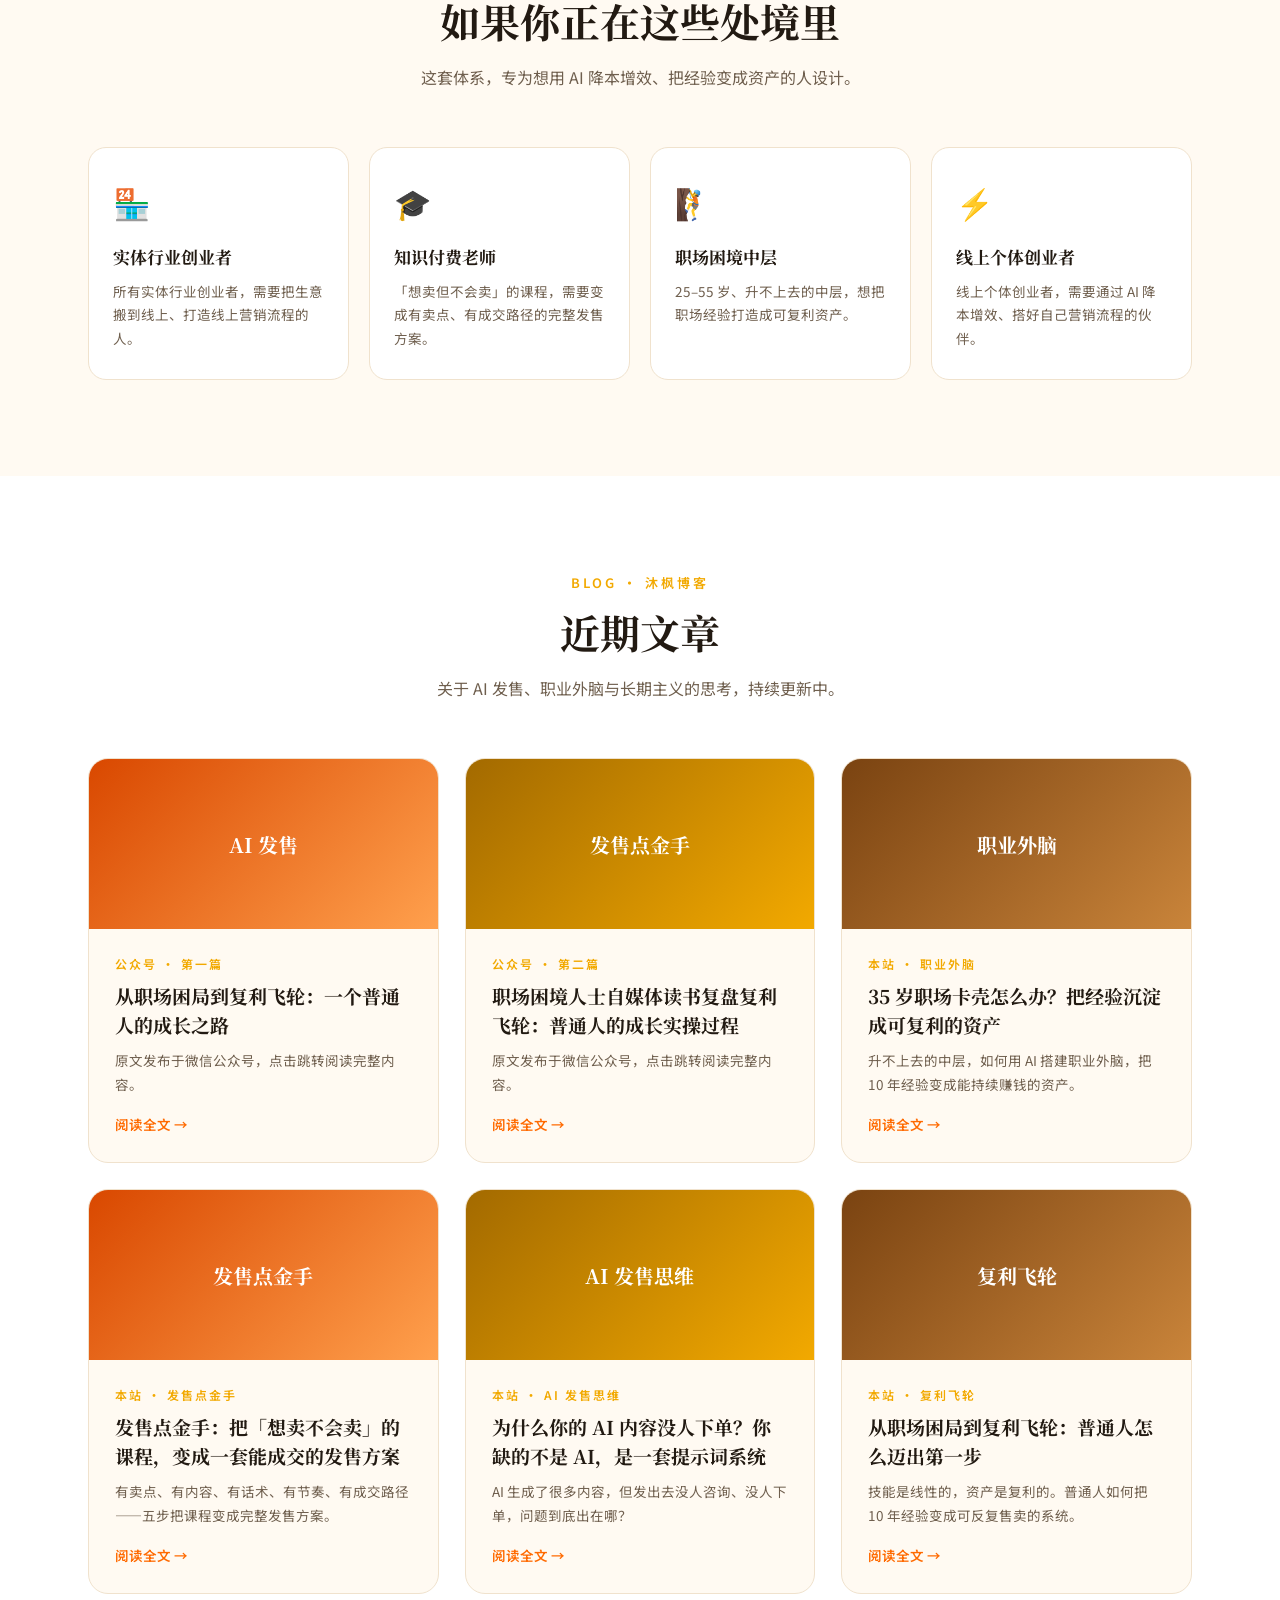
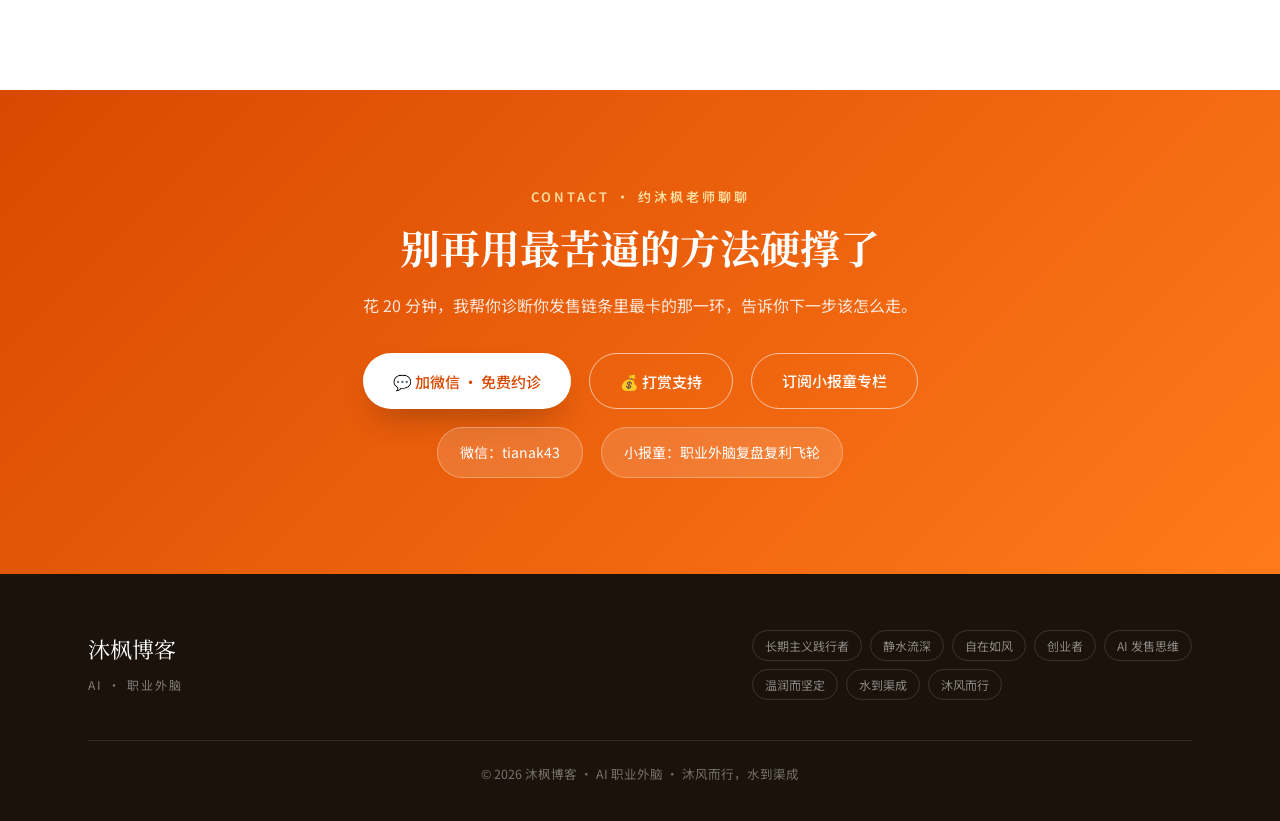
==== commit e0de494a: "publish AI-one-company plan (index.html)" ====
--- a/index.html
+++ b/index.html
@@ -121,6 +121,35 @@
         </ul>
       </div>
     </div>
+
+    <!-- 沐枫点金台 · 入口 -->
+    <div class="plataforma reveal">
+      <div class="plataforma-head">
+        <div class="sec-kicker">PLATFORM · 沐枫点金台</div>
+        <h3 class="plataforma-title">扫码进入<em>「沐枫点金台」</em></h3>
+        <p class="plataforma-desc">把你的真实经历讲给我听，或现在扫码，开启你的 AI 发售实战之旅。</p>
+      </div>
+      <div class="plataforma-grid">
+        <a class="plataforma-card" href="#contact">
+          <div class="plataforma-img">
+            <img src="assets/dianjintai-enter.jpg" alt="扫码进入沐枫点金台" loading="lazy">
+          </div>
+          <div class="plataforma-meta">
+            <b>点击扫码 · 进入点金台</b>
+            <span>只说实话 · 把经验变成可复利资产</span>
+          </div>
+        </a>
+        <a class="plataforma-card" href="#contact">
+          <div class="plataforma-img">
+            <img src="assets/dianjintai-story.jpg" alt="把你的经历讲给我听" loading="lazy">
+          </div>
+          <div class="plataforma-meta">
+            <b>把经历讲给我听</b>
+            <span>你的专属故事电台 · 给你一期专属回应</span>
+          </div>
+        </a>
+      </div>
+    </div>
   </div>
 </section>
 
